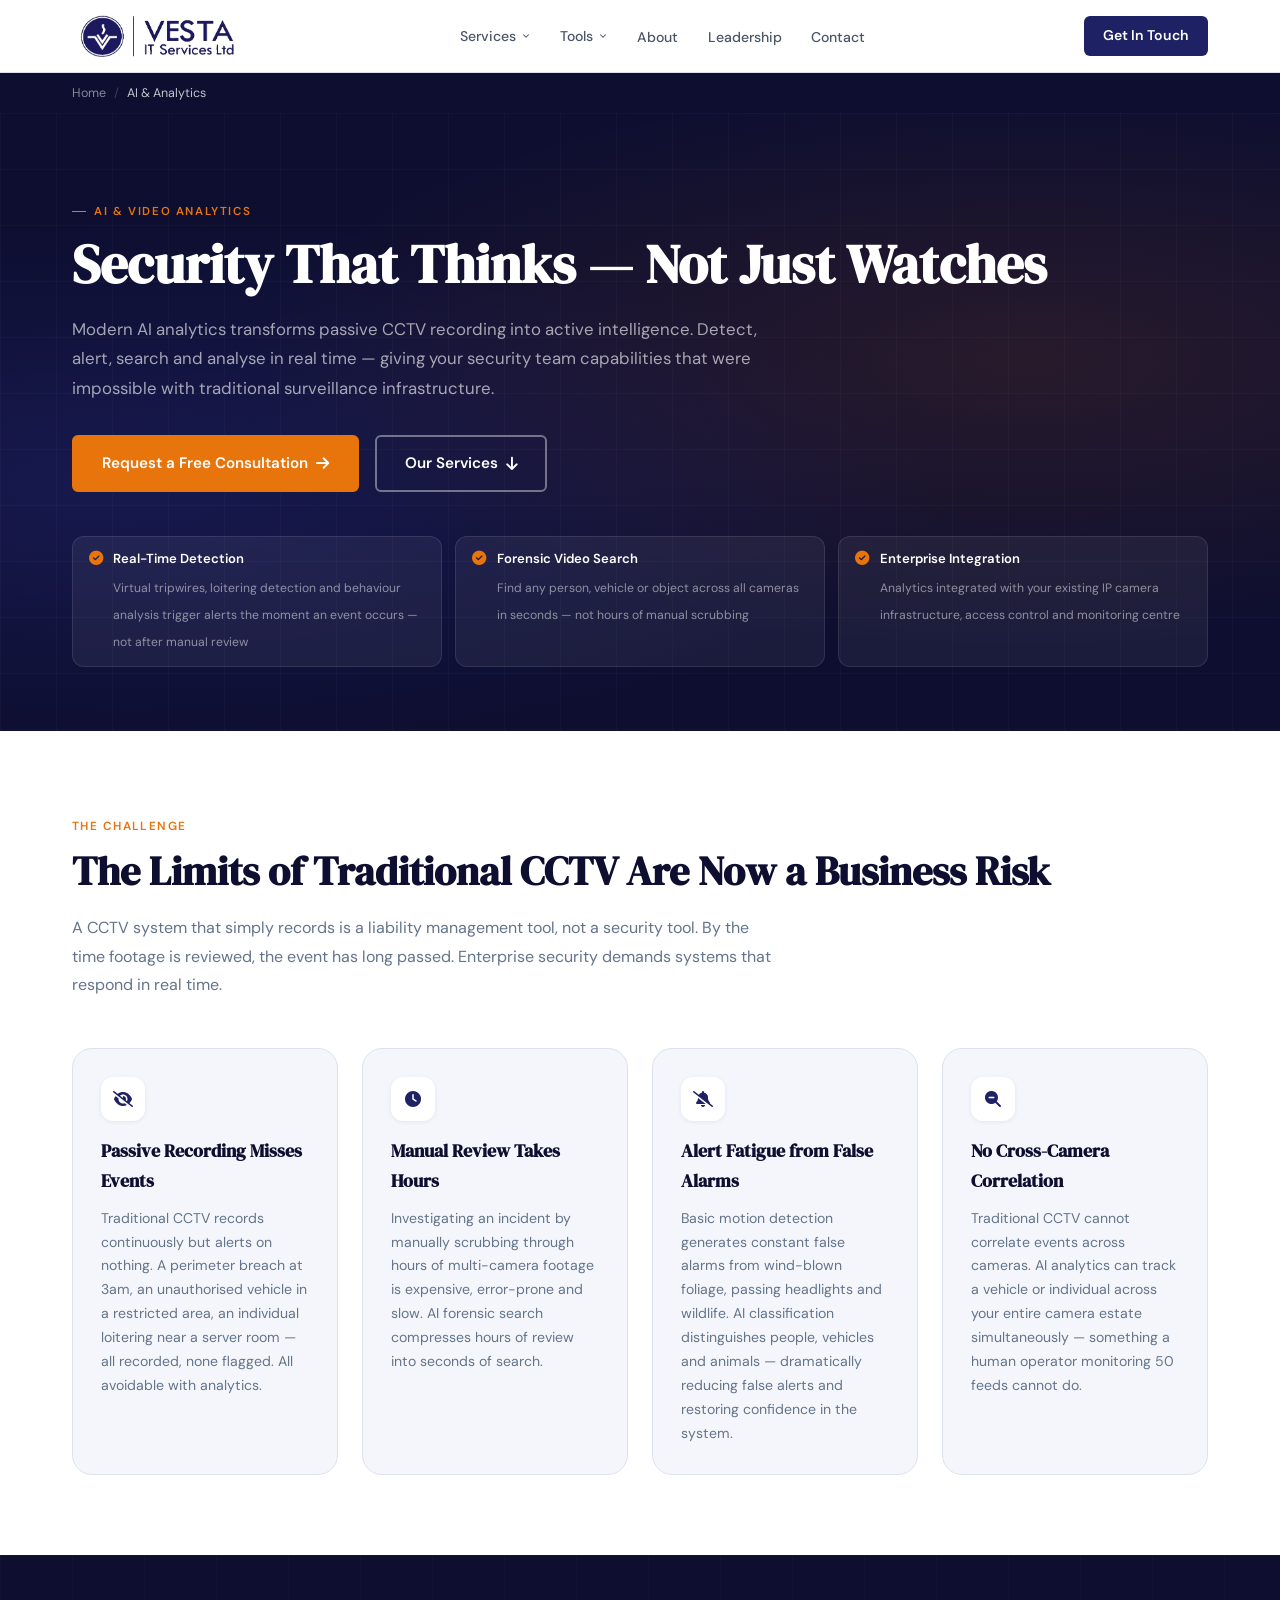
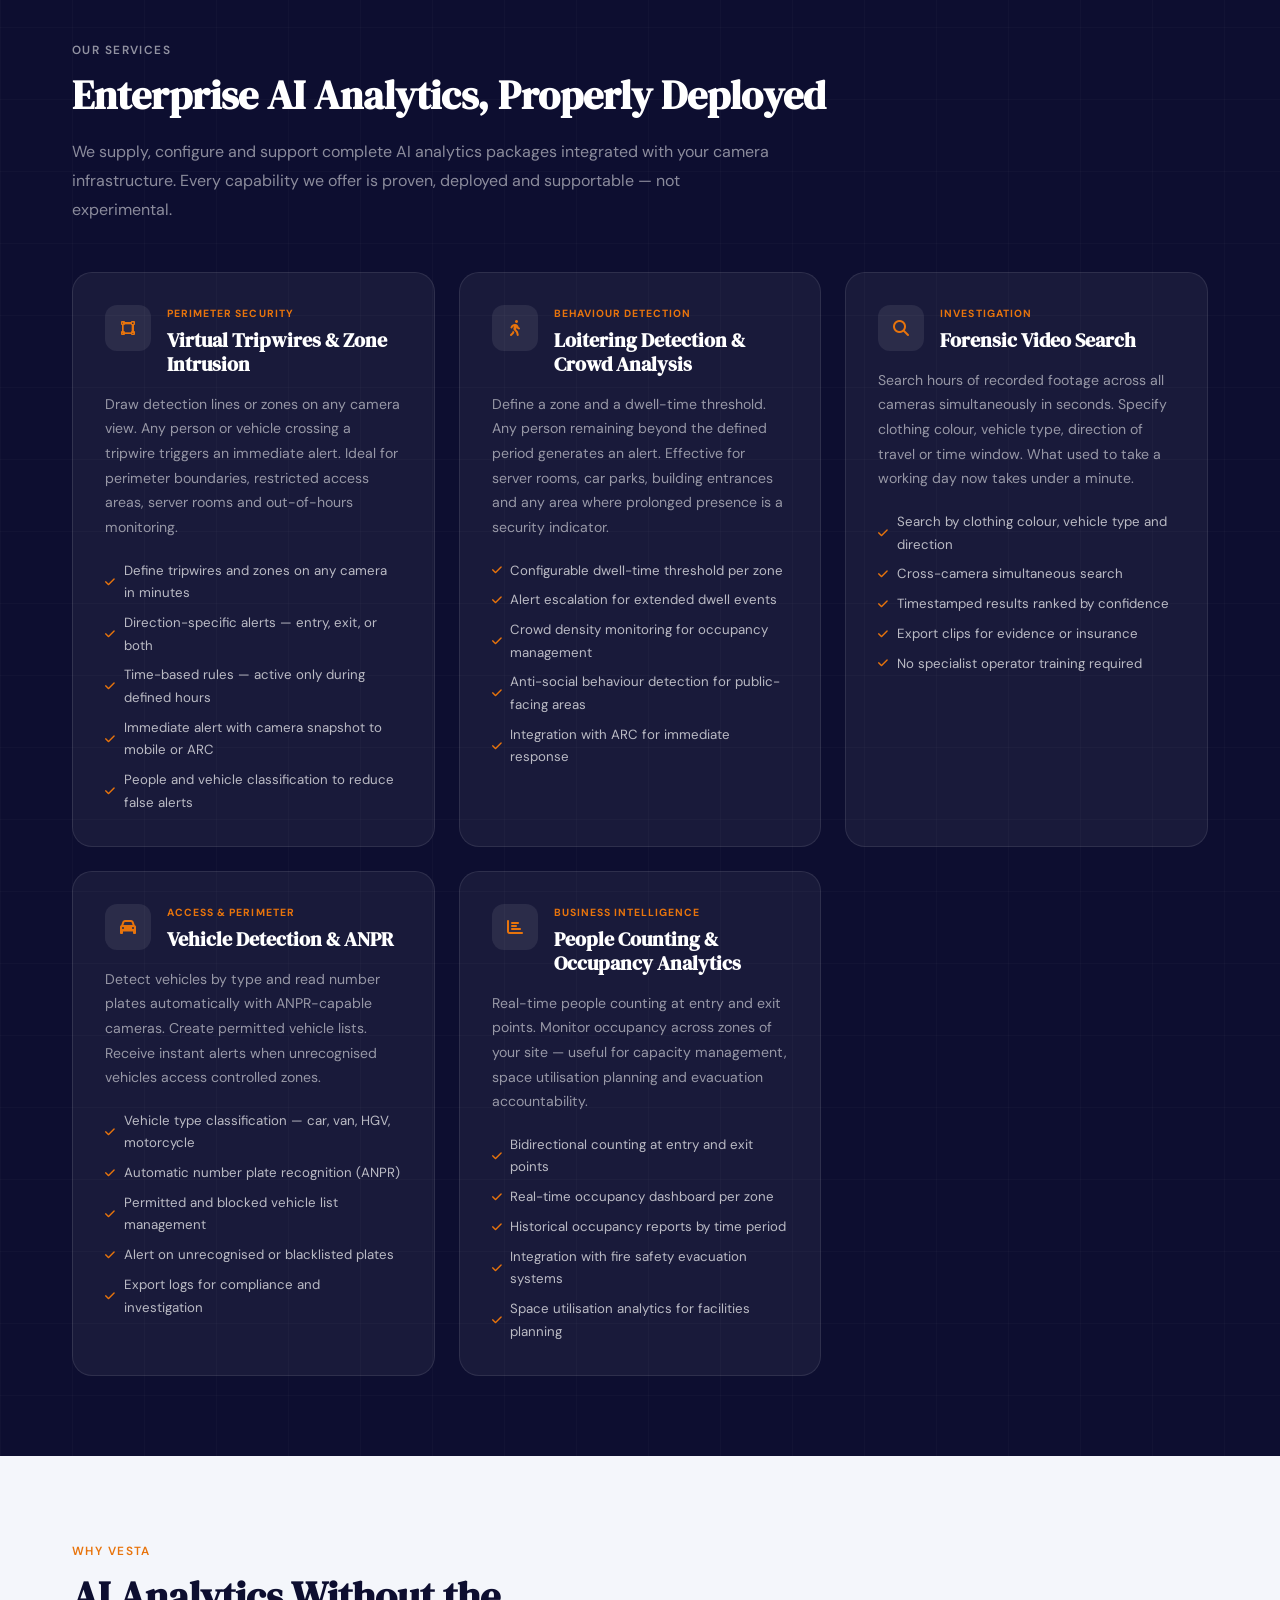
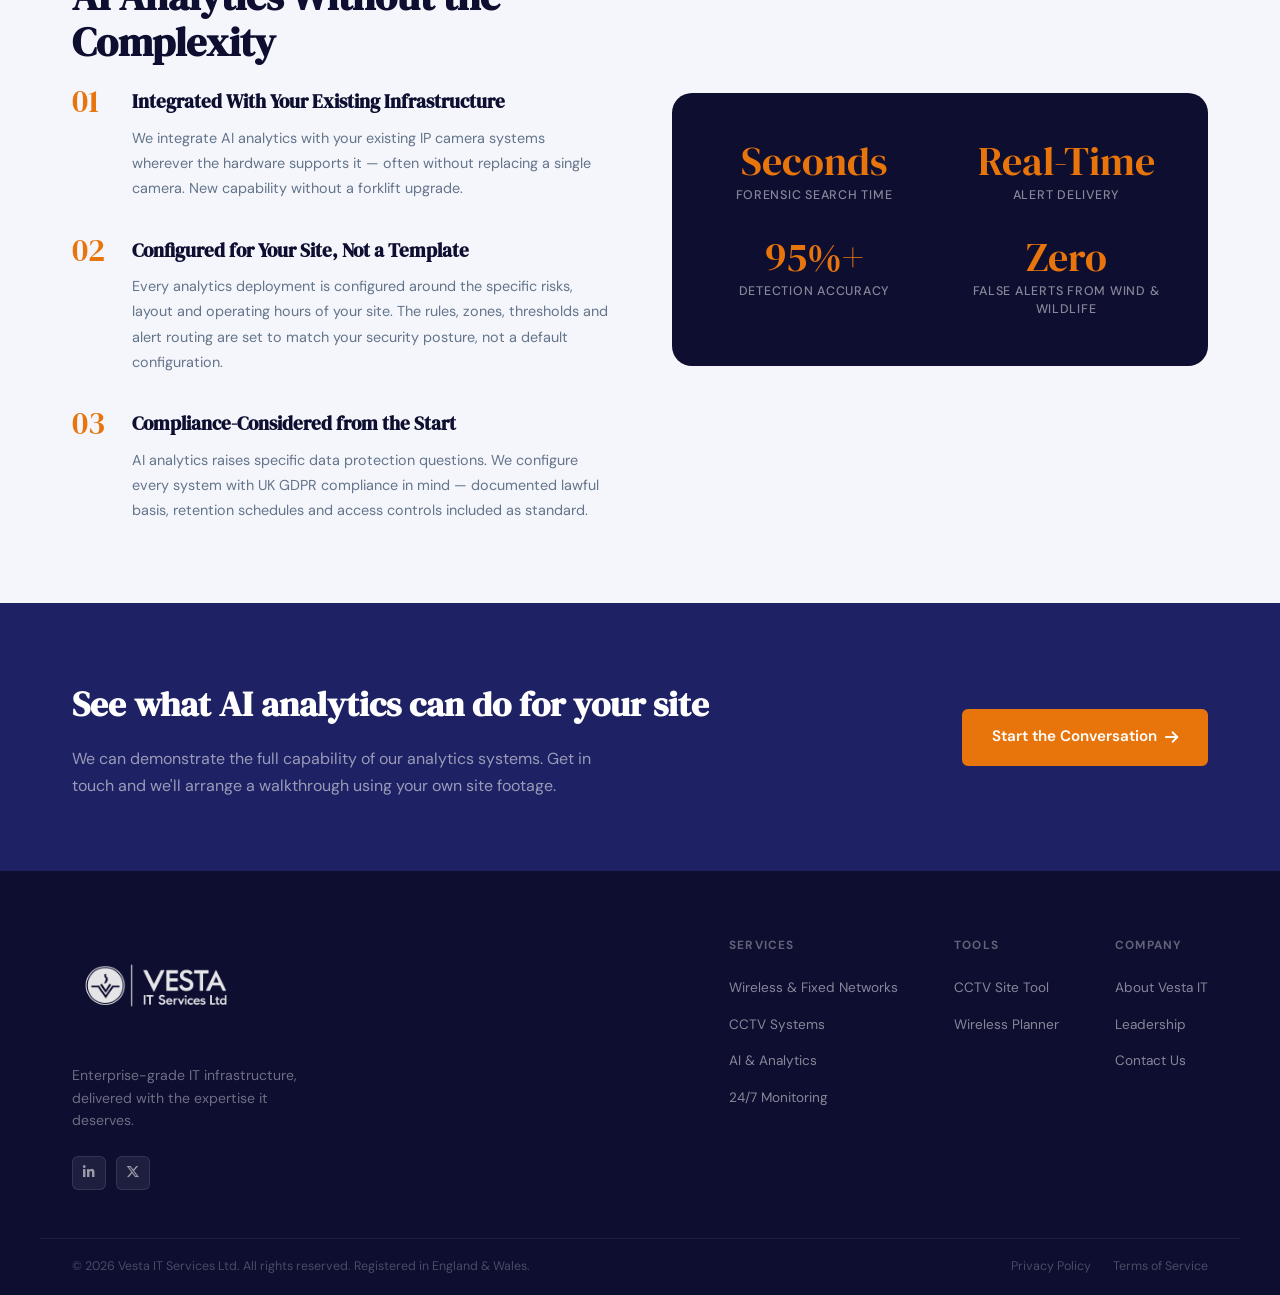
==== ai-analytics.html @ 1d254785 "Rename ai-analytics (2).html to ai-analytics.html" ====
<!DOCTYPE html>
<html lang="en">
<head>
<meta charset="UTF-8"/>
<meta name="viewport" content="width=device-width,initial-scale=1.0"/>
<title>AI &amp; Analytics | Vesta IT Services Ltd</title>
<meta name="description" content="AI-powered video analytics for enterprise and corporate security. Virtual tripwires, forensic video search, behaviour detection and automated alerting — integrated with your existing CCTV infrastructure."/>
<link rel="preconnect" href="https://fonts.googleapis.com"/>
<link rel="preconnect" href="https://fonts.gstatic.com" crossorigin/>
<link href="https://fonts.googleapis.com/css2?family=DM+Sans:opsz,wght@9..40,300;9..40,400;9..40,500;9..40,600;9..40,700&family=DM+Serif+Display:ital@0;1&display=swap" rel="stylesheet"/>
<link rel="stylesheet" href="https://cdnjs.cloudflare.com/ajax/libs/font-awesome/6.5.0/css/all.min.css" crossorigin="anonymous"/>
<style>
*,*::before,*::after{box-sizing:border-box;margin:0;padding:0}
:root{
  --navy:#1E2163;--navy-dark:#141548;--navy-deeper:#0D0E30;
  --accent:#E8740C;--accent-lt:#F4974A;
  --steel:#4A5568;--mist:#F4F6FB;--white:#fff;--border:#DDE2EE;
  --text:#2D3748;--muted:#64748B;
  --rsm:6px;--rmd:12px;--rlg:20px;
  --shadow-sm:0 1px 4px rgba(30,33,99,.08);
  --shadow-md:0 4px 20px rgba(30,33,99,.12);
  --shadow-lg:0 12px 40px rgba(30,33,99,.16);
  --tr:.25s cubic-bezier(.4,0,.2,1);
  --fd:'DM Serif Display',Georgia,serif;
  --fb:'DM Sans',system-ui,sans-serif;
}
html{scroll-behavior:smooth}
body{font-family:var(--fb);color:var(--text);background:var(--white);line-height:1.7;-webkit-font-smoothing:antialiased;overflow-x:hidden}
img{display:block;max-width:100%}a{text-decoration:none;color:inherit}ul{list-style:none}
.container{width:100%;max-width:1200px;margin:0 auto;padding:0 2rem}

/* BUTTONS */
.btn{display:inline-flex;align-items:center;gap:.5rem;padding:.85rem 1.75rem;border-radius:var(--rsm);font-family:var(--fb);font-size:.95rem;font-weight:600;cursor:pointer;border:2px solid transparent;transition:var(--tr);white-space:nowrap}
.btn i{transition:transform var(--tr)}.btn:hover i{transform:translateX(3px)}
.btn--navy{background:var(--navy);color:var(--white);border-color:var(--navy)}
.btn--navy:hover{background:var(--navy-dark);transform:translateY(-1px);box-shadow:var(--shadow-md)}
.btn--accent{background:var(--accent);color:var(--white);border-color:var(--accent)}
.btn--accent:hover{background:var(--accent-lt);transform:translateY(-1px);box-shadow:0 6px 24px rgba(232,116,12,.35)}
.btn--ghost{background:transparent;color:var(--white);border-color:rgba(255,255,255,.4)}
.btn--ghost:hover{background:rgba(255,255,255,.1);border-color:rgba(255,255,255,.7)}

/* NAV */
.site-header{position:sticky;top:0;z-index:1000;background:rgba(255,255,255,.97);backdrop-filter:blur(16px);border-bottom:1px solid var(--border);transition:box-shadow var(--tr)}
.site-header.scrolled{box-shadow:var(--shadow-md)}
.nav-inner{max-width:1200px;margin:0 auto;padding:0 2rem;height:72px;display:flex;align-items:center;gap:1.5rem}
.nav-logo img{height:42px;width:auto;max-width:180px;object-fit:contain}
.nav-links{display:flex;align-items:center;gap:.2rem;flex:1;justify-content:center;list-style:none}
.nav-link{padding:.48rem .82rem;font-size:.88rem;font-weight:500;color:var(--steel);border-radius:var(--rsm);transition:color var(--tr),background var(--tr)}
.nav-link:hover,.nav-link.active{color:var(--navy);background:var(--mist)}
.nav-dropdown{position:relative}
.nav-dropdown>button{display:flex;align-items:center;gap:.3rem;padding:.48rem .82rem;font-size:.88rem;font-weight:500;color:var(--steel);border-radius:var(--rsm);background:none;border:none;font-family:var(--fb);cursor:pointer;transition:color var(--tr),background var(--tr)}
.nav-dropdown:hover>button{color:var(--navy);background:var(--mist)}
.nav-dropdown>button svg{width:10px;height:10px;stroke:currentColor;fill:none;stroke-width:2.5;stroke-linecap:round;stroke-linejoin:round;transition:transform .2s}
.nav-dropdown:hover>button svg{transform:rotate(180deg)}
.drop-menu{position:absolute;top:calc(100% + 10px);left:50%;transform:translateX(-50%) translateY(6px);background:var(--white);border:1px solid var(--border);border-radius:var(--rmd);box-shadow:var(--shadow-lg);padding:.5rem;min-width:230px;opacity:0;visibility:hidden;pointer-events:none;transition:opacity .18s,transform .18s;z-index:100}
.nav-dropdown:hover .drop-menu{opacity:1;visibility:visible;pointer-events:all;transform:translateX(-50%) translateY(0)}
.drop-menu::before{content:'';position:absolute;top:-6px;left:50%;transform:translateX(-50%);width:11px;height:11px;background:var(--white);border-left:1px solid var(--border);border-top:1px solid var(--border);rotate:45deg}
.drop-item{display:flex;align-items:center;gap:.65rem;padding:.58rem .82rem;border-radius:var(--rsm);font-size:.84rem;font-weight:500;color:var(--text);transition:background var(--tr),color var(--tr)}
.drop-item:hover{background:var(--mist);color:var(--navy)}
.drop-item.active{color:var(--navy);font-weight:600;background:var(--mist)}
.drop-item i{width:14px;text-align:center;color:var(--accent);font-size:.78rem;flex-shrink:0}
.nav-cta{padding:.52rem 1.2rem;background:var(--navy);color:var(--white);border-radius:var(--rsm);font-size:.88rem;font-weight:600;white-space:nowrap;transition:background var(--tr),transform var(--tr);flex-shrink:0}
.nav-cta:hover{background:var(--accent);transform:translateY(-1px)}
.nav-toggle{display:none;flex-direction:column;gap:5px;background:none;border:none;cursor:pointer;padding:8px;border-radius:var(--rsm)}
.burger{display:block;width:24px;height:2px;background:var(--navy);border-radius:2px;transition:transform .3s,opacity .3s}
.nav-toggle[aria-expanded="true"] .burger:nth-child(1){transform:translateY(7px) rotate(45deg)}
.nav-toggle[aria-expanded="true"] .burger:nth-child(2){opacity:0}
.nav-toggle[aria-expanded="true"] .burger:nth-child(3){transform:translateY(-7px) rotate(-45deg)}
.mob-nav{display:none;position:fixed;inset:0;z-index:2000;background:rgba(13,14,48,.97);flex-direction:column;padding:5rem 2rem 2rem;overflow-y:auto;opacity:0;transition:opacity .25s}
.mob-nav.open{display:flex;opacity:1}
.mob-nav a{font-size:1.2rem;font-weight:600;color:rgba(255,255,255,.8);padding:.65rem 0;border-bottom:1px solid rgba(255,255,255,.07);display:flex;align-items:center;transition:color .2s}
.mob-nav a:hover{color:#fff}
.mob-sub{font-size:.72rem;font-weight:700;color:rgba(255,255,255,.28);letter-spacing:.12em;text-transform:uppercase;margin-top:1.25rem;padding:.35rem 0;border-bottom:none}
.mob-cta{margin-top:1.5rem;display:inline-flex;padding:.85rem 2rem;background:var(--accent);color:#fff;font-size:1rem;font-weight:600;border-radius:8px;border-bottom:none;width:auto}
.mob-close{position:absolute;top:1rem;right:1.5rem;background:none;border:none;cursor:pointer;padding:.5rem;display:flex;flex-direction:column;gap:5px;min-width:44px;min-height:44px;align-items:center;justify-content:center}
.mob-close span{width:24px;height:2px;background:rgba(255,255,255,.7);border-radius:2px;display:block}
.mob-close span:first-child{transform:rotate(45deg) translate(5px,5px)}
.mob-close span:last-child{transform:rotate(-45deg) translate(5px,-5px)}

/* BREADCRUMB */
.breadcrumb{background:var(--navy-deeper);padding:.6rem 0}
.bc-inner{display:flex;align-items:center;gap:.5rem;font-size:.78rem;color:rgba(255,255,255,.45)}
.bc-inner a{color:rgba(255,255,255,.5);transition:color .2s}
.bc-inner a:hover{color:var(--accent)}
.bc-sep{color:rgba(255,255,255,.2)}
.bc-current{color:rgba(255,255,255,.75)}

/* HERO */
.page-hero{background:var(--navy-deeper);padding:5rem 0 4rem;position:relative;overflow:hidden}
.page-hero-bg{position:absolute;inset:0;background:radial-gradient(ellipse at 80% 40%,rgba(232,116,12,.12) 0%,transparent 55%),radial-gradient(ellipse at 10% 60%,rgba(30,33,99,.6) 0%,transparent 50%);pointer-events:none}
.page-hero-grid{position:absolute;inset:0;background-image:linear-gradient(rgba(255,255,255,.025) 1px,transparent 1px),linear-gradient(90deg,rgba(255,255,255,.025) 1px,transparent 1px);background-size:56px 56px;pointer-events:none}
.page-hero-c{position:relative;z-index:2}
.hero-tag{display:inline-flex;align-items:center;gap:.5rem;font-size:.72rem;font-weight:600;letter-spacing:.14em;text-transform:uppercase;color:var(--accent);margin-bottom:.85rem}
.hero-tag::before{content:'';width:14px;height:1.5px;background:var(--accent);display:inline-block}
.page-hero h1{font-family:var(--fd);font-size:clamp(2rem,5vw,3.4rem);color:var(--white);line-height:1.1;margin-bottom:1.25rem}
.page-hero-sub{font-size:1.05rem;color:rgba(255,255,255,.62);max-width:58ch;margin-bottom:2rem;line-height:1.75}
.hero-btns{display:flex;gap:1rem;flex-wrap:wrap;margin-bottom:2.75rem}
.hero-pills{display:flex;flex-wrap:wrap;gap:.85rem}
.h-pill{display:flex;align-items:flex-start;gap:.65rem;background:rgba(255,255,255,.06);border:1px solid rgba(255,255,255,.1);border-radius:var(--rmd);padding:.7rem 1rem;min-width:200px;flex:1}
.h-pill i{color:var(--accent);font-size:.9rem;margin-top:.15rem;flex-shrink:0}
.h-pill strong{display:block;font-size:.82rem;font-weight:600;color:var(--white);margin-bottom:.15rem}
.h-pill span{font-size:.76rem;color:rgba(255,255,255,.5);line-height:1.4}

/* CHALLENGE SECTION */
.challenge{padding:5rem 0;background:var(--white)}
.sec-tag{display:inline-block;font-size:.74rem;font-weight:600;letter-spacing:.12em;text-transform:uppercase;color:var(--accent);margin-bottom:.75rem}
.sec-h2{font-family:var(--fd);font-size:clamp(1.8rem,3.5vw,2.5rem);color:var(--navy-deeper);margin-bottom:1.25rem;line-height:1.15}
.sec-intro{font-size:1rem;color:var(--muted);max-width:64ch;line-height:1.8;margin-bottom:3rem}
.chal-grid{display:grid;grid-template-columns:repeat(auto-fit,minmax(260px,1fr));gap:1.5rem}
.chal-card{background:var(--mist);border:1px solid var(--border);border-radius:var(--rlg);padding:1.75rem}
.chal-icon{width:44px;height:44px;background:var(--white);border-radius:var(--rmd);display:flex;align-items:center;justify-content:center;color:var(--navy);font-size:1rem;margin-bottom:1rem;box-shadow:var(--shadow-sm)}
.chal-card h3{font-family:var(--fd);font-size:1.1rem;color:var(--navy-deeper);margin-bottom:.6rem}
.chal-card p{font-size:.88rem;color:var(--muted);line-height:1.7}

/* SERVICES SECTION */
.services-sec{padding:5rem 0;background:var(--navy-deeper);position:relative;overflow:hidden}
.services-sec-bg{position:absolute;inset:0;background-image:linear-gradient(rgba(255,255,255,.02) 1px,transparent 1px),linear-gradient(90deg,rgba(255,255,255,.02) 1px,transparent 1px);background-size:72px 72px;pointer-events:none}
.services-sec-c{position:relative;z-index:2}
.sec-h2--lt{color:var(--white)}
.sec-tag--lt{color:rgba(255,255,255,.55)}
.sec-intro--lt{color:rgba(255,255,255,.52)}
.svc-blocks{display:grid;grid-template-columns:repeat(auto-fit,minmax(340px,1fr));gap:1.5rem;margin-top:3rem}
.svc-block{background:rgba(255,255,255,.05);border:1px solid rgba(255,255,255,.09);border-radius:var(--rlg);padding:2rem;transition:border-color var(--tr),background var(--tr)}
.svc-block:hover{border-color:rgba(232,116,12,.4);background:rgba(255,255,255,.07)}
.svc-block-head{display:flex;align-items:flex-start;gap:1rem;margin-bottom:1rem}
.svc-block-icon{width:46px;height:46px;background:rgba(255,255,255,.08);border-radius:var(--rmd);display:flex;align-items:center;justify-content:center;color:var(--accent);font-size:1rem;flex-shrink:0}
.svc-block-tag{font-size:.65rem;font-weight:700;letter-spacing:.1em;text-transform:uppercase;color:var(--accent);margin-bottom:.3rem}
.svc-block-title{font-family:var(--fd);font-size:1.25rem;color:var(--white);line-height:1.2}
.svc-block-desc{font-size:.88rem;color:rgba(255,255,255,.55);line-height:1.75;margin-bottom:1.25rem}
.svc-block-feats{display:flex;flex-direction:column;gap:.45rem}
.svc-block-feats li{display:flex;align-items:center;gap:.55rem;font-size:.83rem;color:rgba(255,255,255,.7)}
.svc-block-feats li i{color:var(--accent);font-size:.7rem;flex-shrink:0}

/* WHY SECTION */
.why-sec{padding:5rem 0;background:var(--mist)}
.why-grid{display:grid;grid-template-columns:1fr 1fr;gap:4rem;align-items:center}
.why-items{display:flex;flex-direction:column;gap:2rem}
.why-item{display:flex;gap:1.25rem;align-items:flex-start}
.why-num{font-family:var(--fd);font-size:2rem;color:var(--accent);line-height:1;flex-shrink:0;width:40px}
.why-item h3{font-family:var(--fd);font-size:1.2rem;color:var(--navy-deeper);margin-bottom:.5rem}
.why-item p{font-size:.9rem;color:var(--muted);line-height:1.75}
.stats-box{background:var(--navy-deeper);border-radius:var(--rlg);padding:3rem 2rem;display:grid;grid-template-columns:1fr 1fr;gap:2rem}
.stat-item{text-align:center}
.stat-n{display:block;font-family:var(--fd);font-size:2.5rem;color:var(--accent);line-height:1;margin-bottom:.4rem}
.stat-l{display:block;font-size:.78rem;font-weight:500;color:rgba(255,255,255,.5);text-transform:uppercase;letter-spacing:.06em;line-height:1.4}

/* CTA SECTION */
.cta-sec{background:var(--navy);padding:4.5rem 0}
.cta-inner{display:flex;align-items:center;justify-content:space-between;gap:2rem;flex-wrap:wrap}
.cta-h2{font-family:var(--fd);font-size:clamp(1.6rem,3vw,2.2rem);color:var(--white);margin-bottom:.6rem}
.cta-sub{font-size:1rem;color:rgba(255,255,255,.55);max-width:50ch}

/* FOOTER */
.site-footer{background:var(--navy-deeper);padding:4rem 0 0}
.ft-inner{display:grid;grid-template-columns:1fr auto;gap:4rem;padding-bottom:3rem;border-bottom:1px solid rgba(255,255,255,.07)}
.ft-logo{opacity:.9}
.ft-tag{font-size:.88rem;color:rgba(255,255,255,.4);max-width:260px;line-height:1.6;margin:1rem 0 1.5rem}
.ft-social{display:flex;gap:.65rem}
.soc{width:34px;height:34px;background:rgba(255,255,255,.07);border:1px solid rgba(255,255,255,.1);border-radius:var(--rsm);display:flex;align-items:center;justify-content:center;color:rgba(255,255,255,.55);font-size:.85rem;transition:background var(--tr),color var(--tr)}
.soc:hover{background:var(--accent);color:var(--white);border-color:var(--accent)}
.ft-nav{display:flex;gap:3.5rem}
.ft-nav-h{font-size:.74rem;font-weight:700;letter-spacing:.1em;text-transform:uppercase;color:rgba(255,255,255,.35);margin-bottom:1.1rem}
.ft-nav-col ul{display:flex;flex-direction:column;gap:.6rem}
.ft-nav-col a{font-size:.85rem;color:rgba(255,255,255,.5);transition:color var(--tr)}
.ft-nav-col a:hover{color:var(--white)}
.ft-bottom{padding:1.1rem 0}
.ft-bot-inner{display:flex;align-items:center;justify-content:space-between;flex-wrap:wrap;gap:1rem}
.ft-copy{font-size:.78rem;color:rgba(255,255,255,.25)}
.ft-legal{display:flex;gap:1.4rem}
.ft-legal a{font-size:.78rem;color:rgba(255,255,255,.25);transition:color var(--tr)}
.ft-legal a:hover{color:rgba(255,255,255,.6)}

/* REVEAL */
.reveal{opacity:0;transform:translateY(28px);transition:opacity .6s ease,transform .6s ease}
.reveal.visible{opacity:1;transform:translateY(0)}
.rd1{transition-delay:.1s}.rd2{transition-delay:.2s}.rd3{transition-delay:.3s}.rd4{transition-delay:.4s}

/* RESPONSIVE */
@media(max-width:1024px){
  .why-grid{grid-template-columns:1fr;gap:3rem}
  .ft-inner{grid-template-columns:1fr;gap:2rem}
}
@media(max-width:768px){
  .nav-toggle{display:flex}
  .nav-links{display:none}
  .nav-cta{display:none}
  .hero-pills .h-pill{min-width:100%}
  .svc-blocks{grid-template-columns:1fr}
  .stats-box{grid-template-columns:1fr 1fr}
  .cta-inner{flex-direction:column;text-align:center}
  .cta-inner .btn{width:100%;justify-content:center}
  .ft-nav{flex-direction:column;gap:2rem}
  .ft-bot-inner{flex-direction:column;text-align:center}
}
@media(max-width:480px){.container{padding:0 1.25rem}.page-hero{padding:4rem 0 3rem}}
</style>
</head>
<body>

<!-- MOBILE NAV -->
<div class="mob-nav" id="mobNav" style="display:none">
  <button class="mob-close" id="mobClose" aria-label="Close"><span></span><span></span></button>
  <span class="mob-sub">Services</span>
  <a href="networks.html">Wireless &amp; Fixed Networks</a>
  <a href="cctv.html">CCTV Systems</a>
  <a href="ai-analytics.html">AI &amp; Analytics</a>
  <a href="monitoring.html">24/7 Monitoring</a>
  <span class="mob-sub">Tools</span>
  <a href="cctv-site-tool.html">CCTV Site Tool</a>
  <a href="wireless-planner.html">Wireless Planner</a>
  <span class="mob-sub">Company</span>
  <a href="index.html#about">About Vesta IT</a>
  <a href="index.html#director">Leadership</a>
  <a href="index.html#contact" class="mob-cta">Get In Touch</a>
</div>

<!-- HEADER -->
<header class="site-header" id="siteHeader" role="banner">
  <nav class="nav-inner" aria-label="Primary navigation">
    <a href="index.html" aria-label="Vesta IT Services home">
      <img src="[data-uri]" alt="Vesta IT Services Ltd" class="nav-logo" style="height:42px;width:auto;max-width:180px"/>
    </a>
    <ul class="nav-links">
      <li class="nav-dropdown">
        <button aria-haspopup="true">Services <svg viewBox="0 0 24 24"><polyline points="6 9 12 15 18 9"/></svg></button>
        <div class="drop-menu">
          <a href="networks.html" class="drop-item "><i class="fa-solid fa-network-wired"></i> Wireless &amp; Fixed Networks</a>
          <a href="cctv.html" class="drop-item "><i class="fa-solid fa-video"></i> CCTV Systems</a>
          <a href="ai-analytics.html" class="drop-item active"><i class="fa-solid fa-brain"></i> AI &amp; Analytics</a>
          <a href="monitoring.html" class="drop-item "><i class="fa-solid fa-satellite-dish"></i> 24/7 Monitoring</a>
    </div>
      </li>
      <li class="nav-dropdown">
        <button aria-haspopup="true">Tools <svg viewBox="0 0 24 24"><polyline points="6 9 12 15 18 9"/></svg></button>
        <div class="drop-menu">
          <a href="cctv-site-tool.html" class="drop-item"><i class="fa-solid fa-video"></i> CCTV Site Tool</a>
          <a href="wireless-planner.html" class="drop-item"><i class="fa-solid fa-wifi"></i> Wireless Planner</a>
    </div>
      </li>
      <li><a href="index.html#about" class="nav-link">About</a></li>
      <li><a href="index.html#director" class="nav-link">Leadership</a></li>
      <li><a href="index.html#contact" class="nav-link">Contact</a></li>
    </ul>
    <a href="index.html#contact" class="nav-cta">Get In Touch</a>
    <button class="nav-toggle" id="navToggle" aria-expanded="false" aria-label="Open menu">
      <span class="burger"></span><span class="burger"></span><span class="burger"></span>
    </button>
  </nav>
</header>

<!-- BREADCRUMB -->
<div class="breadcrumb">
  <div class="container bc-inner">
    <a href="index.html">Home</a>
    <span class="bc-sep">/</span>
    <span class="bc-current">AI &amp; Analytics</span>
  </div>
</div>

<!-- HERO -->
<section class="page-hero">
  <div class="page-hero-bg" aria-hidden="true"></div>
  <div class="page-hero-grid" aria-hidden="true"></div>
  <div class="container page-hero-c">
    <div class="hero-tag">AI &amp; Video Analytics</div>
    <h1>Security That Thinks — Not Just Watches</h1>
    <p class="page-hero-sub">Modern AI analytics transforms passive CCTV recording into active intelligence. Detect, alert, search and analyse in real time — giving your security team capabilities that were impossible with traditional surveillance infrastructure.</p>
    <div class="hero-btns">
      <a href="index.html#contact" class="btn btn--accent">Request a Free Consultation <i class="fa-solid fa-arrow-right"></i></a>
      <a href="#services" class="btn btn--ghost">Our Services <i class="fa-solid fa-arrow-down"></i></a>
    </div>
    <div class="hero-pills"><div class="h-pill"><i class="fa-solid fa-check-circle"></i><div><strong>Real-Time Detection</strong><span>Virtual tripwires, loitering detection and behaviour analysis trigger alerts the moment an event occurs — not after manual review</span></div></div><div class="h-pill"><i class="fa-solid fa-check-circle"></i><div><strong>Forensic Video Search</strong><span>Find any person, vehicle or object across all cameras in seconds — not hours of manual scrubbing</span></div></div><div class="h-pill"><i class="fa-solid fa-check-circle"></i><div><strong>Enterprise Integration</strong><span>Analytics integrated with your existing IP camera infrastructure, access control and monitoring centre</span></div></div></div>
  </div>
</section>

<!-- CHALLENGE -->
<section class="challenge" id="challenge">
  <div class="container">
    <span class="sec-tag reveal">The Challenge</span>
    <h2 class="sec-h2 reveal">The Limits of Traditional CCTV Are Now a Business Risk</h2>
    <p class="sec-intro reveal">A CCTV system that simply records is a liability management tool, not a security tool. By the time footage is reviewed, the event has long passed. Enterprise security demands systems that respond in real time.</p>
    <div class="chal-grid"><div class="chal-card"><div class="chal-icon"><i class="fa-solid fa-eye-slash"></i></div><h3>Passive Recording Misses Events</h3><p>Traditional CCTV records continuously but alerts on nothing. A perimeter breach at 3am, an unauthorised vehicle in a restricted area, an individual loitering near a server room — all recorded, none flagged. All avoidable with analytics.</p></div><div class="chal-card"><div class="chal-icon"><i class="fa-solid fa-clock"></i></div><h3>Manual Review Takes Hours</h3><p>Investigating an incident by manually scrubbing through hours of multi-camera footage is expensive, error-prone and slow. AI forensic search compresses hours of review into seconds of search.</p></div><div class="chal-card"><div class="chal-icon"><i class="fa-solid fa-bell-slash"></i></div><h3>Alert Fatigue from False Alarms</h3><p>Basic motion detection generates constant false alarms from wind-blown foliage, passing headlights and wildlife. AI classification distinguishes people, vehicles and animals — dramatically reducing false alerts and restoring confidence in the system.</p></div><div class="chal-card"><div class="chal-icon"><i class="fa-solid fa-magnifying-glass-minus"></i></div><h3>No Cross-Camera Correlation</h3><p>Traditional CCTV cannot correlate events across cameras. AI analytics can track a vehicle or individual across your entire camera estate simultaneously — something a human operator monitoring 50 feeds cannot do.</p></div></div>
  </div>
</section>

<!-- SERVICES -->
<section class="services-sec" id="services">
  <div class="services-sec-bg" aria-hidden="true"></div>
  <div class="container services-sec-c">
    <span class="sec-tag sec-tag--lt reveal">Our Services</span>
    <h2 class="sec-h2 sec-h2--lt reveal">Enterprise AI Analytics, Properly Deployed</h2>
    <p class="sec-intro sec-intro--lt reveal">We supply, configure and support complete AI analytics packages integrated with your camera infrastructure. Every capability we offer is proven, deployed and supportable — not experimental.</p>
    <div class="svc-blocks">
        <div class="svc-block">
          <div class="svc-block-head">
            <div class="svc-block-icon"><i class="fa-solid fa-vector-square"></i></div>
            <div>
              <div class="svc-block-tag">Perimeter Security</div>
              <h3 class="svc-block-title">Virtual Tripwires &amp; Zone Intrusion</h3>
            </div>
          </div>
          <p class="svc-block-desc">Draw detection lines or zones on any camera view. Any person or vehicle crossing a tripwire triggers an immediate alert. Ideal for perimeter boundaries, restricted access areas, server rooms and out-of-hours monitoring.</p>
          <ul class="svc-block-feats"><li><i class="fa-solid fa-check"></i>Define tripwires and zones on any camera in minutes</li><li><i class="fa-solid fa-check"></i>Direction-specific alerts — entry, exit, or both</li><li><i class="fa-solid fa-check"></i>Time-based rules — active only during defined hours</li><li><i class="fa-solid fa-check"></i>Immediate alert with camera snapshot to mobile or ARC</li><li><i class="fa-solid fa-check"></i>People and vehicle classification to reduce false alerts</li></ul>
        </div>
        <div class="svc-block">
          <div class="svc-block-head">
            <div class="svc-block-icon"><i class="fa-solid fa-person-walking"></i></div>
            <div>
              <div class="svc-block-tag">Behaviour Detection</div>
              <h3 class="svc-block-title">Loitering Detection &amp; Crowd Analysis</h3>
            </div>
          </div>
          <p class="svc-block-desc">Define a zone and a dwell-time threshold. Any person remaining beyond the defined period generates an alert. Effective for server rooms, car parks, building entrances and any area where prolonged presence is a security indicator.</p>
          <ul class="svc-block-feats"><li><i class="fa-solid fa-check"></i>Configurable dwell-time threshold per zone</li><li><i class="fa-solid fa-check"></i>Alert escalation for extended dwell events</li><li><i class="fa-solid fa-check"></i>Crowd density monitoring for occupancy management</li><li><i class="fa-solid fa-check"></i>Anti-social behaviour detection for public-facing areas</li><li><i class="fa-solid fa-check"></i>Integration with ARC for immediate response</li></ul>
        </div>
        <div class="svc-block">
          <div class="svc-block-head">
            <div class="svc-block-icon"><i class="fa-solid fa-magnifying-glass"></i></div>
            <div>
              <div class="svc-block-tag">Investigation</div>
              <h3 class="svc-block-title">Forensic Video Search</h3>
            </div>
          </div>
          <p class="svc-block-desc">Search hours of recorded footage across all cameras simultaneously in seconds. Specify clothing colour, vehicle type, direction of travel or time window. What used to take a working day now takes under a minute.</p>
          <ul class="svc-block-feats"><li><i class="fa-solid fa-check"></i>Search by clothing colour, vehicle type and direction</li><li><i class="fa-solid fa-check"></i>Cross-camera simultaneous search</li><li><i class="fa-solid fa-check"></i>Timestamped results ranked by confidence</li><li><i class="fa-solid fa-check"></i>Export clips for evidence or insurance</li><li><i class="fa-solid fa-check"></i>No specialist operator training required</li></ul>
        </div>
        <div class="svc-block">
          <div class="svc-block-head">
            <div class="svc-block-icon"><i class="fa-solid fa-car"></i></div>
            <div>
              <div class="svc-block-tag">Access &amp; Perimeter</div>
              <h3 class="svc-block-title">Vehicle Detection &amp; ANPR</h3>
            </div>
          </div>
          <p class="svc-block-desc">Detect vehicles by type and read number plates automatically with ANPR-capable cameras. Create permitted vehicle lists. Receive instant alerts when unrecognised vehicles access controlled zones.</p>
          <ul class="svc-block-feats"><li><i class="fa-solid fa-check"></i>Vehicle type classification — car, van, HGV, motorcycle</li><li><i class="fa-solid fa-check"></i>Automatic number plate recognition (ANPR)</li><li><i class="fa-solid fa-check"></i>Permitted and blocked vehicle list management</li><li><i class="fa-solid fa-check"></i>Alert on unrecognised or blacklisted plates</li><li><i class="fa-solid fa-check"></i>Export logs for compliance and investigation</li></ul>
        </div>
        <div class="svc-block">
          <div class="svc-block-head">
            <div class="svc-block-icon"><i class="fa-solid fa-chart-bar"></i></div>
            <div>
              <div class="svc-block-tag">Business Intelligence</div>
              <h3 class="svc-block-title">People Counting &amp; Occupancy Analytics</h3>
            </div>
          </div>
          <p class="svc-block-desc">Real-time people counting at entry and exit points. Monitor occupancy across zones of your site — useful for capacity management, space utilisation planning and evacuation accountability.</p>
          <ul class="svc-block-feats"><li><i class="fa-solid fa-check"></i>Bidirectional counting at entry and exit points</li><li><i class="fa-solid fa-check"></i>Real-time occupancy dashboard per zone</li><li><i class="fa-solid fa-check"></i>Historical occupancy reports by time period</li><li><i class="fa-solid fa-check"></i>Integration with fire safety evacuation systems</li><li><i class="fa-solid fa-check"></i>Space utilisation analytics for facilities planning</li></ul>
        </div></div>
  </div>
</section>

<!-- WHY -->
<section class="why-sec">
  <div class="container">
    <div class="why-grid">
      <div>
        <span class="sec-tag reveal">Why Vesta</span>
        <h2 class="sec-h2 reveal">AI Analytics Without the Complexity</h2>
        <div class="why-items">
      <div class="why-item">
        <div class="why-num">01</div>
        <div><h3>Integrated With Your Existing Infrastructure</h3><p>We integrate AI analytics with your existing IP camera systems wherever the hardware supports it — often without replacing a single camera. New capability without a forklift upgrade.</p></div>
      </div>
      <div class="why-item">
        <div class="why-num">02</div>
        <div><h3>Configured for Your Site, Not a Template</h3><p>Every analytics deployment is configured around the specific risks, layout and operating hours of your site. The rules, zones, thresholds and alert routing are set to match your security posture, not a default configuration.</p></div>
      </div>
      <div class="why-item">
        <div class="why-num">03</div>
        <div><h3>Compliance-Considered from the Start</h3><p>AI analytics raises specific data protection questions. We configure every system with UK GDPR compliance in mind — documented lawful basis, retention schedules and access controls included as standard.</p></div>
      </div></div>
      </div>
      <div class="stats-box"><div class="stat-item"><span class="stat-n">Seconds</span><span class="stat-l">Forensic Search Time</span></div><div class="stat-item"><span class="stat-n">Real-Time</span><span class="stat-l">Alert Delivery</span></div><div class="stat-item"><span class="stat-n">95%+</span><span class="stat-l">Detection Accuracy</span></div><div class="stat-item"><span class="stat-n">Zero</span><span class="stat-l">False Alerts from Wind &amp; Wildlife</span></div></div>
    </div>
  </div>
</section>

<!-- CTA -->
<section class="cta-sec">
  <div class="container cta-inner">
    <div>
      <h2 class="cta-h2">See what AI analytics can do for your site</h2>
      <p class="cta-sub">We can demonstrate the full capability of our analytics systems. Get in touch and we'll arrange a walkthrough using your own site footage.</p>
    </div>
    <a href="index.html#contact" class="btn btn--accent btn--large">Start the Conversation <i class="fa-solid fa-arrow-right"></i></a>
  </div>
</section>

<!-- FOOTER -->
<footer class="site-footer" role="contentinfo">
  <div class="container ft-inner">
    <div>
      <img src="[data-uri]" alt="Vesta IT Services Ltd" width="170" class="ft-logo"/>
      <p class="ft-tag">Enterprise-grade IT infrastructure, delivered with the expertise it deserves.</p>
      <div class="ft-social">
        <a href="#" class="soc" aria-label="LinkedIn"><i class="fa-brands fa-linkedin-in"></i></a>
        <a href="#" class="soc" aria-label="Twitter / X"><i class="fa-brands fa-x-twitter"></i></a>
      </div>
    </div>
    <nav class="ft-nav" aria-label="Footer navigation">
      <div class="ft-nav-col">
        <h3 class="ft-nav-h">Services</h3>
        <ul>
          <li><a href="networks.html">Wireless &amp; Fixed Networks</a></li>
          <li><a href="cctv.html">CCTV Systems</a></li>
          <li><a href="ai-analytics.html">AI &amp; Analytics</a></li>
          <li><a href="monitoring.html">24/7 Monitoring</a></li>
        </ul>
      </div>
      <div class="ft-nav-col">
        <h3 class="ft-nav-h">Tools</h3>
        <ul>
          <li><a href="cctv-site-tool.html">CCTV Site Tool</a></li>
          <li><a href="wireless-planner.html">Wireless Planner</a></li>
        </ul>
      </div>
      <div class="ft-nav-col">
        <h3 class="ft-nav-h">Company</h3>
        <ul>
          <li><a href="index.html#about">About Vesta IT</a></li>
          <li><a href="index.html#director">Leadership</a></li>
          <li><a href="index.html#contact">Contact Us</a></li>
        </ul>
      </div>
    </nav>
  </div>
  <div class="ft-bottom">
    <div class="container ft-bot-inner">
      <p class="ft-copy">&copy; <span id="yr"></span> Vesta IT Services Ltd. All rights reserved. Registered in England &amp; Wales.</p>
      <div class="ft-legal"><a href="#">Privacy Policy</a><a href="#">Terms of Service</a></div>
    </div>
  </div>
</footer>

<script>
(function(){
  // Nav toggle
  var t=document.getElementById('navToggle'),mn=document.getElementById('mobNav'),mc=document.getElementById('mobClose');
  if(t&&mn){
    t.addEventListener('click',function(){mn.style.display='flex';setTimeout(function(){mn.classList.add('open');},10);t.setAttribute('aria-expanded','true');});
    var close=function(){mn.classList.remove('open');setTimeout(function(){mn.style.display='none';t.setAttribute('aria-expanded','false');},250);};
    if(mc)mc.addEventListener('click',close);
    mn.querySelectorAll('a').forEach(function(a){a.addEventListener('click',close);});
  }
  // Scroll header shadow
  var h=document.getElementById('siteHeader');
  if(h)window.addEventListener('scroll',function(){h.classList.toggle('scrolled',window.scrollY>20);},{passive:true});
  // Scroll reveal
  if('IntersectionObserver' in window){
    var obs=new IntersectionObserver(function(en){en.forEach(function(e){if(e.isIntersecting){e.target.classList.add('visible');obs.unobserve(e.target);}});},{threshold:0.1});
    document.querySelectorAll('.reveal,.chal-card,.svc-block,.why-item').forEach(function(el){el.classList.add('reveal');obs.observe(el);});
  }
  // Smooth scroll anchors
  document.querySelectorAll('a[href^="#"]').forEach(function(a){
    a.addEventListener('click',function(e){
      var tgt=document.querySelector(this.getAttribute('href'));
      if(tgt){e.preventDefault();window.scrollTo({top:tgt.getBoundingClientRect().top+window.pageYOffset-80,behavior:'smooth'});}});
  });
  // Footer year
  var yr=document.getElementById('yr');if(yr)yr.textContent=new Date().getFullYear();
})();
</script>
</body>
</html>
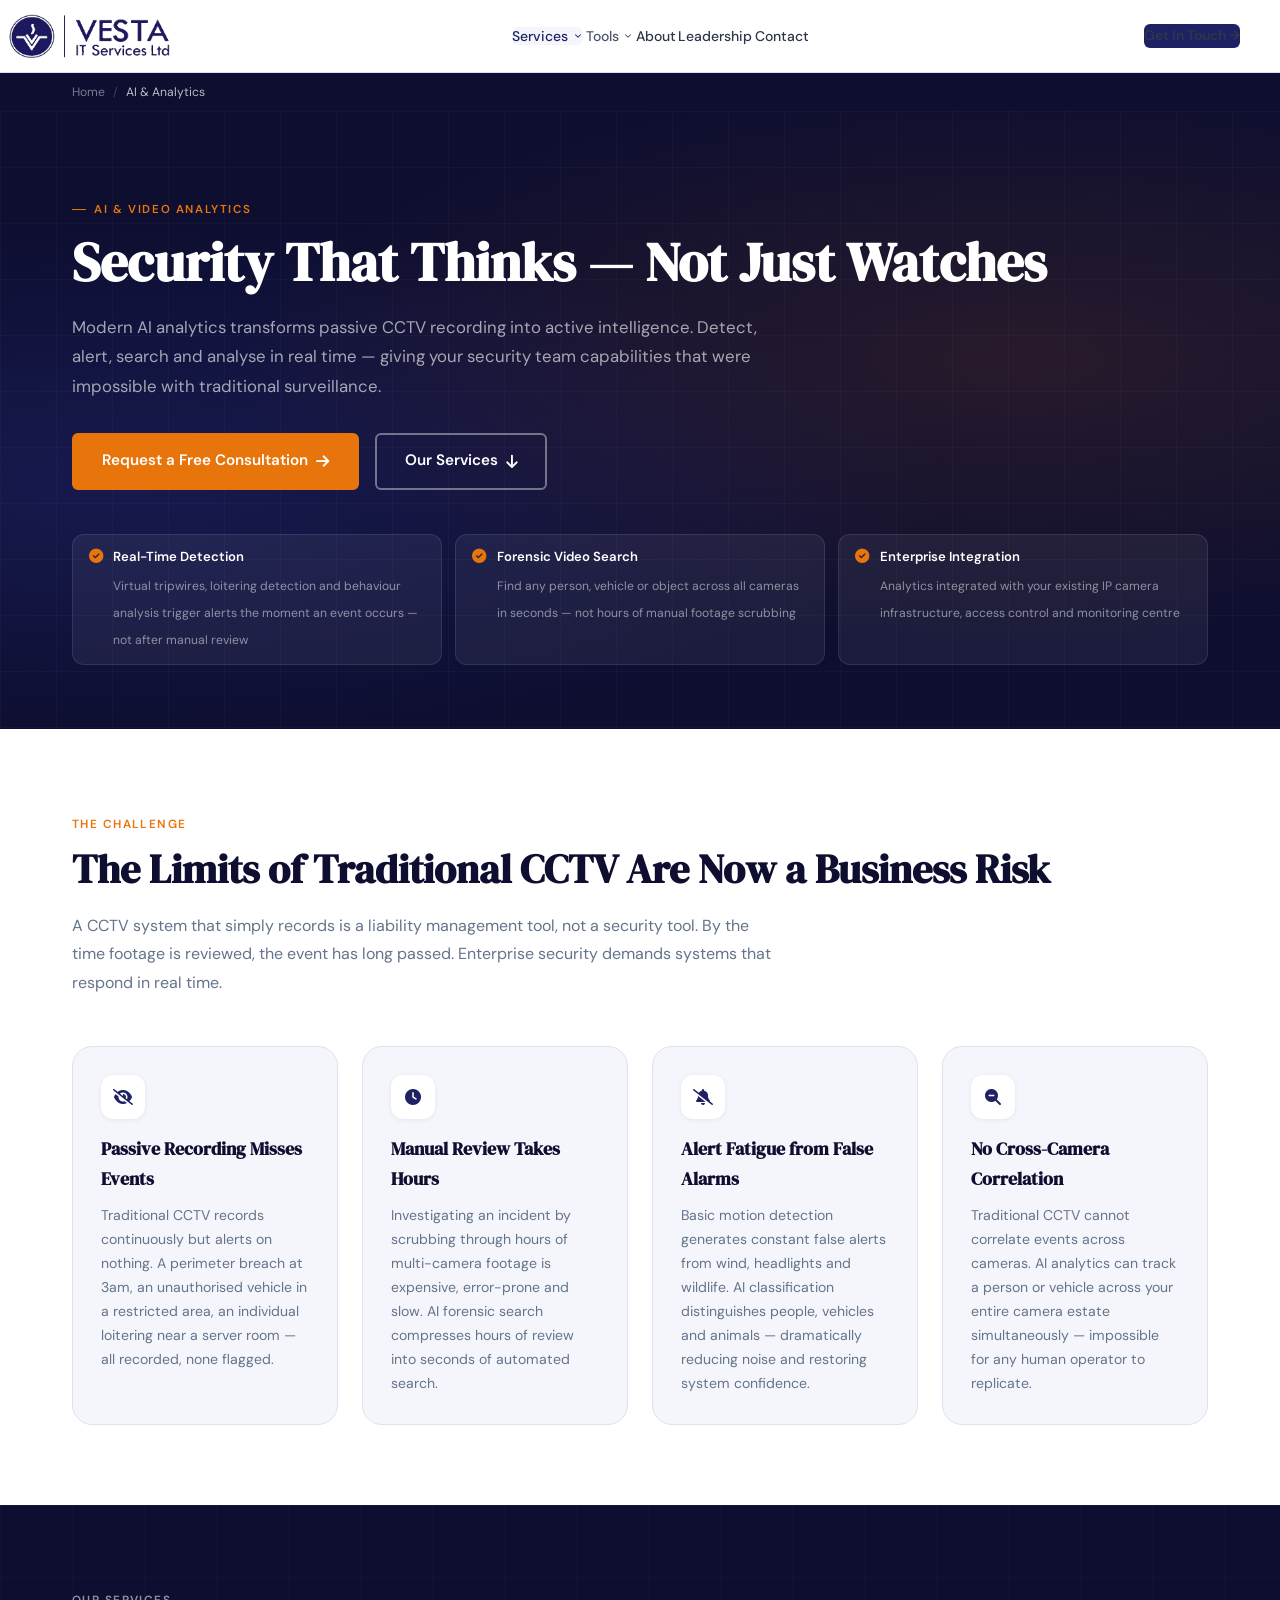
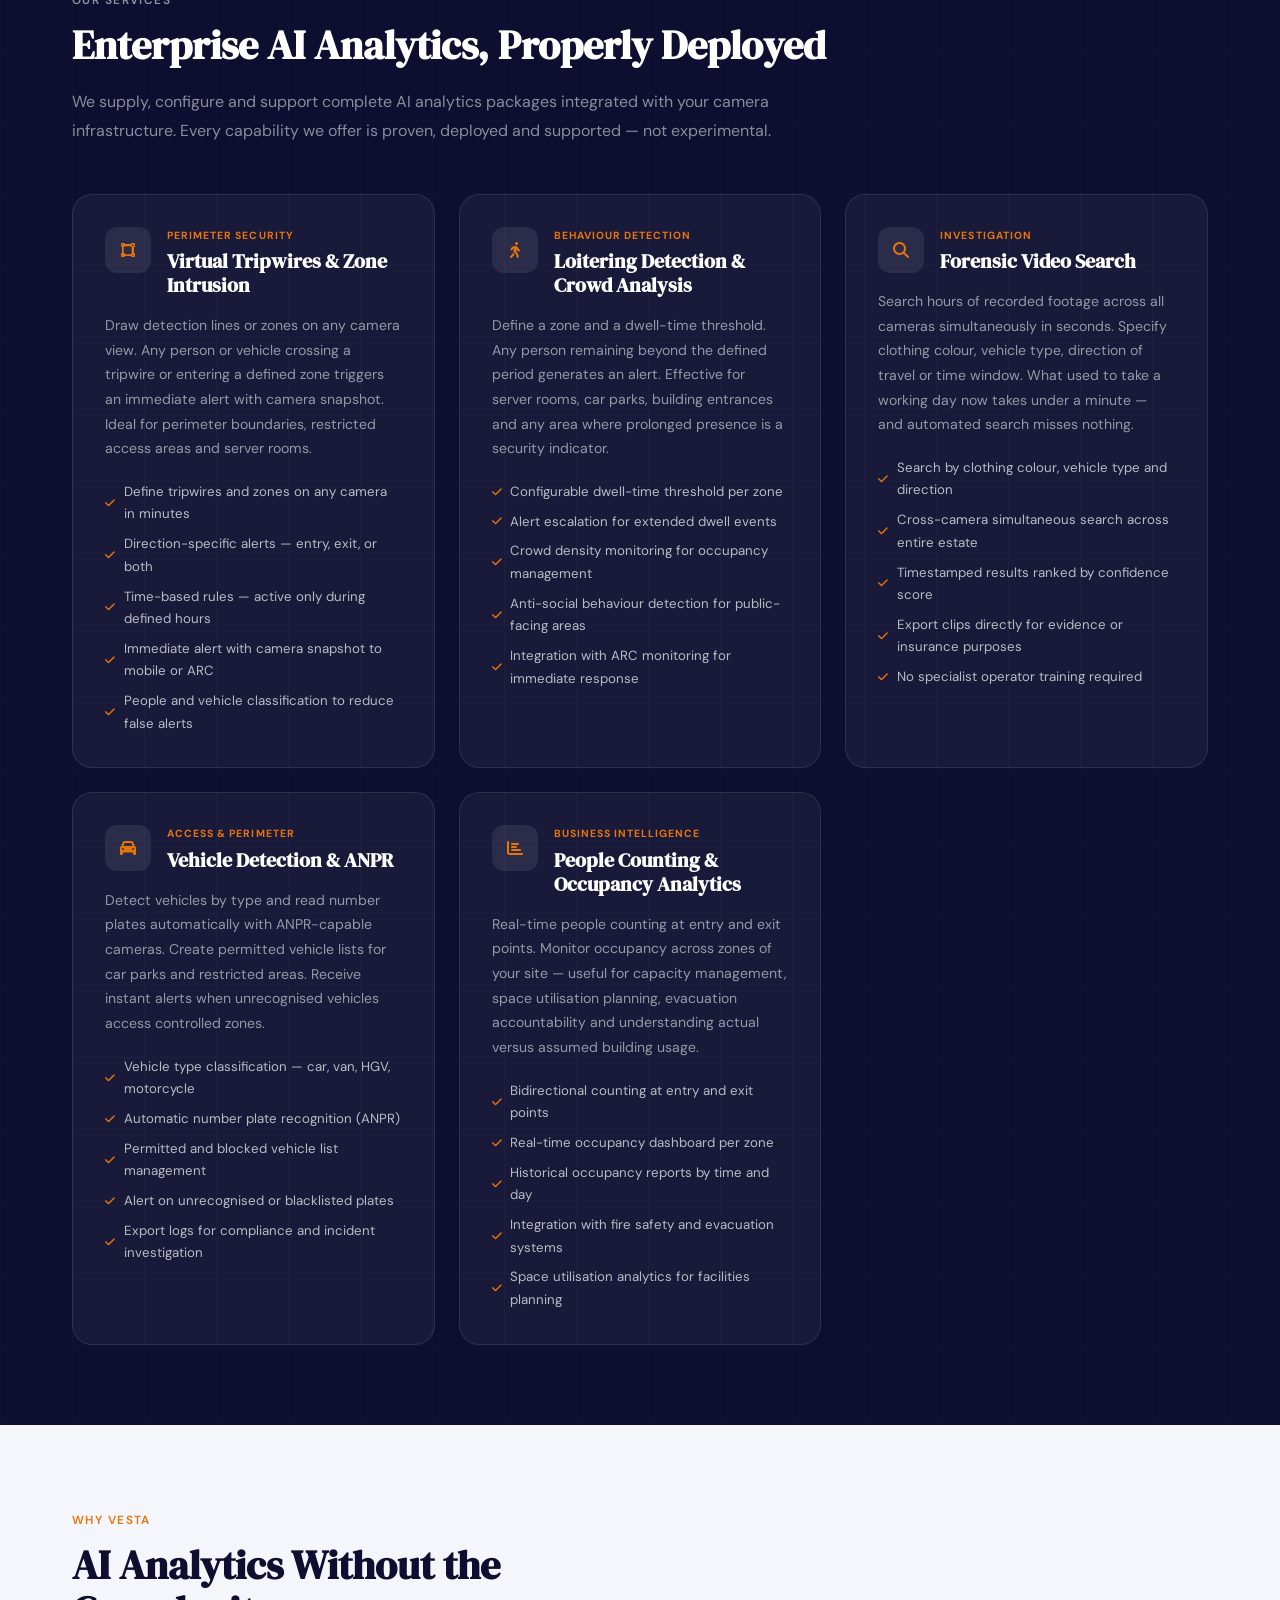
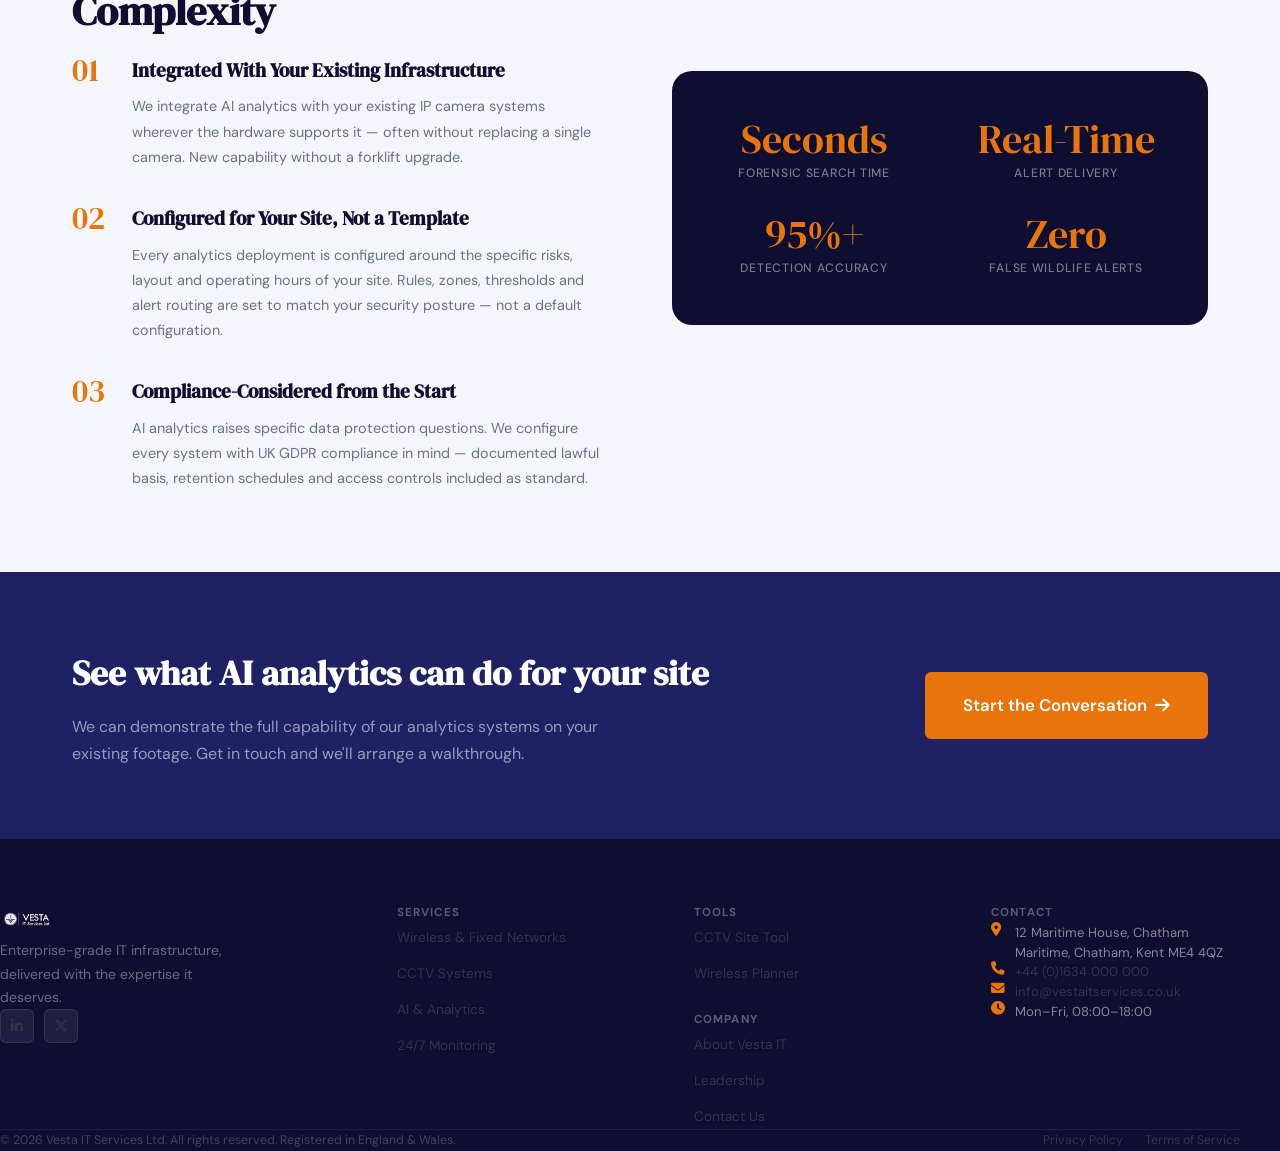
==== commit 095a036c: "Update ai-analytics.html" ====
--- a/ai-analytics.html
+++ b/ai-analytics.html
@@ -4,13 +4,13 @@
 <meta charset="UTF-8"/>
 <meta name="viewport" content="width=device-width,initial-scale=1.0"/>
 <title>AI &amp; Analytics | Vesta IT Services Ltd</title>
-<meta name="description" content="AI-powered video analytics for enterprise and corporate security. Virtual tripwires, forensic video search, behaviour detection and automated alerting — integrated with your existing CCTV infrastructure."/>
-<link rel="preconnect" href="https://fonts.googleapis.com"/>
-<link rel="preconnect" href="https://fonts.gstatic.com" crossorigin/>
-<link href="https://fonts.googleapis.com/css2?family=DM+Sans:opsz,wght@9..40,300;9..40,400;9..40,500;9..40,600;9..40,700&family=DM+Serif+Display:ital@0;1&display=swap" rel="stylesheet"/>
-<link rel="stylesheet" href="https://cdnjs.cloudflare.com/ajax/libs/font-awesome/6.5.0/css/all.min.css" crossorigin="anonymous"/>
+<meta name="description" content="AI-powered video analytics for enterprise security. Virtual tripwires, forensic video search, behaviour detection and automated alerting — integrated with your existing CCTV infrastructure."/>
+  <link rel="preconnect" href="https://fonts.googleapis.com"/>
+  <link rel="preconnect" href="https://fonts.gstatic.com" crossorigin/>
+  <link href="https://fonts.googleapis.com/css2?family=DM+Sans:opsz,wght@9..40,300;9..40,400;9..40,500;9..40,600;9..40,700&family=DM+Serif+Display:ital@0;1&display=swap" rel="stylesheet"/>
+  <link rel="stylesheet" href="https://cdnjs.cloudflare.com/ajax/libs/font-awesome/6.5.0/css/all.min.css" crossorigin="anonymous"/>
+  <script src="vesta.js" defer></script>
 <style>
-*,*::before,*::after{box-sizing:border-box;margin:0;padding:0}
 :root{
   --navy:#1E2163;--navy-dark:#141548;--navy-deeper:#0D0E30;
   --accent:#E8740C;--accent-lt:#F4974A;
@@ -24,68 +24,36 @@
   --fd:'DM Serif Display',Georgia,serif;
   --fb:'DM Sans',system-ui,sans-serif;
 }
+*,*::before,*::after{box-sizing:border-box;margin:0;padding:0}
 html{scroll-behavior:smooth}
 body{font-family:var(--fb);color:var(--text);background:var(--white);line-height:1.7;-webkit-font-smoothing:antialiased;overflow-x:hidden}
-img{display:block;max-width:100%}a{text-decoration:none;color:inherit}ul{list-style:none}
+img{display:block;max-width:100%}a{text-decoration:none;color:inherit}ul{list-style:none}address{font-style:normal}
 .container{width:100%;max-width:1200px;margin:0 auto;padding:0 2rem}
-
-/* BUTTONS */
 .btn{display:inline-flex;align-items:center;gap:.5rem;padding:.85rem 1.75rem;border-radius:var(--rsm);font-family:var(--fb);font-size:.95rem;font-weight:600;cursor:pointer;border:2px solid transparent;transition:var(--tr);white-space:nowrap}
 .btn i{transition:transform var(--tr)}.btn:hover i{transform:translateX(3px)}
-.btn--navy{background:var(--navy);color:var(--white);border-color:var(--navy)}
-.btn--navy:hover{background:var(--navy-dark);transform:translateY(-1px);box-shadow:var(--shadow-md)}
+.btn--primary{background:var(--navy);color:var(--white);border-color:var(--navy)}
+.btn--primary:hover{background:var(--navy-dark);transform:translateY(-1px);box-shadow:var(--shadow-md)}
 .btn--accent{background:var(--accent);color:var(--white);border-color:var(--accent)}
 .btn--accent:hover{background:var(--accent-lt);transform:translateY(-1px);box-shadow:0 6px 24px rgba(232,116,12,.35)}
 .btn--ghost{background:transparent;color:var(--white);border-color:rgba(255,255,255,.4)}
 .btn--ghost:hover{background:rgba(255,255,255,.1);border-color:rgba(255,255,255,.7)}
+.btn--large{padding:1.1rem 2.25rem;font-size:1.05rem}.btn--full{width:100%;justify-content:center}
+.reveal{opacity:0;transform:translateY(28px);transition:opacity .65s ease,transform .65s ease}
+.reveal.visible{opacity:1;transform:translateY(0)}
+.rd1{transition-delay:.1s}.rd2{transition-delay:.2s}.rd3{transition-delay:.3s}
 
-/* NAV */
-.site-header{position:sticky;top:0;z-index:1000;background:rgba(255,255,255,.97);backdrop-filter:blur(16px);border-bottom:1px solid var(--border);transition:box-shadow var(--tr)}
-.site-header.scrolled{box-shadow:var(--shadow-md)}
-.nav-inner{max-width:1200px;margin:0 auto;padding:0 2rem;height:72px;display:flex;align-items:center;gap:1.5rem}
-.nav-logo img{height:42px;width:auto;max-width:180px;object-fit:contain}
-.nav-links{display:flex;align-items:center;gap:.2rem;flex:1;justify-content:center;list-style:none}
-.nav-link{padding:.48rem .82rem;font-size:.88rem;font-weight:500;color:var(--steel);border-radius:var(--rsm);transition:color var(--tr),background var(--tr)}
-.nav-link:hover,.nav-link.active{color:var(--navy);background:var(--mist)}
-.nav-dropdown{position:relative}
-.nav-dropdown>button{display:flex;align-items:center;gap:.3rem;padding:.48rem .82rem;font-size:.88rem;font-weight:500;color:var(--steel);border-radius:var(--rsm);background:none;border:none;font-family:var(--fb);cursor:pointer;transition:color var(--tr),background var(--tr)}
-.nav-dropdown:hover>button{color:var(--navy);background:var(--mist)}
-.nav-dropdown>button svg{width:10px;height:10px;stroke:currentColor;fill:none;stroke-width:2.5;stroke-linecap:round;stroke-linejoin:round;transition:transform .2s}
-.nav-dropdown:hover>button svg{transform:rotate(180deg)}
-.drop-menu{position:absolute;top:calc(100% + 10px);left:50%;transform:translateX(-50%) translateY(6px);background:var(--white);border:1px solid var(--border);border-radius:var(--rmd);box-shadow:var(--shadow-lg);padding:.5rem;min-width:230px;opacity:0;visibility:hidden;pointer-events:none;transition:opacity .18s,transform .18s;z-index:100}
-.nav-dropdown:hover .drop-menu{opacity:1;visibility:visible;pointer-events:all;transform:translateX(-50%) translateY(0)}
-.drop-menu::before{content:'';position:absolute;top:-6px;left:50%;transform:translateX(-50%);width:11px;height:11px;background:var(--white);border-left:1px solid var(--border);border-top:1px solid var(--border);rotate:45deg}
-.drop-item{display:flex;align-items:center;gap:.65rem;padding:.58rem .82rem;border-radius:var(--rsm);font-size:.84rem;font-weight:500;color:var(--text);transition:background var(--tr),color var(--tr)}
-.drop-item:hover{background:var(--mist);color:var(--navy)}
-.drop-item.active{color:var(--navy);font-weight:600;background:var(--mist)}
-.drop-item i{width:14px;text-align:center;color:var(--accent);font-size:.78rem;flex-shrink:0}
-.nav-cta{padding:.52rem 1.2rem;background:var(--navy);color:var(--white);border-radius:var(--rsm);font-size:.88rem;font-weight:600;white-space:nowrap;transition:background var(--tr),transform var(--tr);flex-shrink:0}
-.nav-cta:hover{background:var(--accent);transform:translateY(-1px)}
-.nav-toggle{display:none;flex-direction:column;gap:5px;background:none;border:none;cursor:pointer;padding:8px;border-radius:var(--rsm)}
-.burger{display:block;width:24px;height:2px;background:var(--navy);border-radius:2px;transition:transform .3s,opacity .3s}
-.nav-toggle[aria-expanded="true"] .burger:nth-child(1){transform:translateY(7px) rotate(45deg)}
-.nav-toggle[aria-expanded="true"] .burger:nth-child(2){opacity:0}
-.nav-toggle[aria-expanded="true"] .burger:nth-child(3){transform:translateY(-7px) rotate(-45deg)}
-.mob-nav{display:none;position:fixed;inset:0;z-index:2000;background:rgba(13,14,48,.97);flex-direction:column;padding:5rem 2rem 2rem;overflow-y:auto;opacity:0;transition:opacity .25s}
-.mob-nav.open{display:flex;opacity:1}
-.mob-nav a{font-size:1.2rem;font-weight:600;color:rgba(255,255,255,.8);padding:.65rem 0;border-bottom:1px solid rgba(255,255,255,.07);display:flex;align-items:center;transition:color .2s}
-.mob-nav a:hover{color:#fff}
-.mob-sub{font-size:.72rem;font-weight:700;color:rgba(255,255,255,.28);letter-spacing:.12em;text-transform:uppercase;margin-top:1.25rem;padding:.35rem 0;border-bottom:none}
-.mob-cta{margin-top:1.5rem;display:inline-flex;padding:.85rem 2rem;background:var(--accent);color:#fff;font-size:1rem;font-weight:600;border-radius:8px;border-bottom:none;width:auto}
-.mob-close{position:absolute;top:1rem;right:1.5rem;background:none;border:none;cursor:pointer;padding:.5rem;display:flex;flex-direction:column;gap:5px;min-width:44px;min-height:44px;align-items:center;justify-content:center}
-.mob-close span{width:24px;height:2px;background:rgba(255,255,255,.7);border-radius:2px;display:block}
-.mob-close span:first-child{transform:rotate(45deg) translate(5px,5px)}
-.mob-close span:last-child{transform:rotate(-45deg) translate(5px,-5px)}
-
+.stag{display:inline-block;font-size:.74rem;font-weight:600;letter-spacing:.12em;text-transform:uppercase;color:var(--accent);margin-bottom:.75rem}
+.stag--lt{color:rgba(255,255,255,.55)}
+.sec-h2{font-family:var(--fd);font-size:clamp(1.8rem,3.5vw,2.5rem);color:var(--navy-deeper);margin-bottom:1.25rem;line-height:1.15}
+.sec-h2--lt{color:var(--white)}
+.sec-intro{font-size:1rem;color:var(--muted);max-width:64ch;line-height:1.8;margin-bottom:3rem}
+.sec-intro--lt{color:rgba(255,255,255,.52)}
 /* BREADCRUMB */
-.breadcrumb{background:var(--navy-deeper);padding:.6rem 0}
-.bc-inner{display:flex;align-items:center;gap:.5rem;font-size:.78rem;color:rgba(255,255,255,.45)}
-.bc-inner a{color:rgba(255,255,255,.5);transition:color .2s}
-.bc-inner a:hover{color:var(--accent)}
-.bc-sep{color:rgba(255,255,255,.2)}
-.bc-current{color:rgba(255,255,255,.75)}
-
-/* HERO */
+.breadcrumb{background:var(--navy-deeper);padding:.55rem 0}
+.bc-inner{display:flex;align-items:center;gap:.5rem;font-size:.76rem;color:rgba(255,255,255,.42)}
+.bc-inner a{color:rgba(255,255,255,.45);transition:color .2s}.bc-inner a:hover{color:var(--accent)}
+.bc-sep{color:rgba(255,255,255,.2)}.bc-current{color:rgba(255,255,255,.72)}
+/* PAGE HERO */
 .page-hero{background:var(--navy-deeper);padding:5rem 0 4rem;position:relative;overflow:hidden}
 .page-hero-bg{position:absolute;inset:0;background:radial-gradient(ellipse at 80% 40%,rgba(232,116,12,.12) 0%,transparent 55%),radial-gradient(ellipse at 10% 60%,rgba(30,33,99,.6) 0%,transparent 50%);pointer-events:none}
 .page-hero-grid{position:absolute;inset:0;background-image:linear-gradient(rgba(255,255,255,.025) 1px,transparent 1px),linear-gradient(90deg,rgba(255,255,255,.025) 1px,transparent 1px);background-size:56px 56px;pointer-events:none}
@@ -100,25 +68,17 @@
 .h-pill i{color:var(--accent);font-size:.9rem;margin-top:.15rem;flex-shrink:0}
 .h-pill strong{display:block;font-size:.82rem;font-weight:600;color:var(--white);margin-bottom:.15rem}
 .h-pill span{font-size:.76rem;color:rgba(255,255,255,.5);line-height:1.4}
-
-/* CHALLENGE SECTION */
+/* CHALLENGE */
 .challenge{padding:5rem 0;background:var(--white)}
-.sec-tag{display:inline-block;font-size:.74rem;font-weight:600;letter-spacing:.12em;text-transform:uppercase;color:var(--accent);margin-bottom:.75rem}
-.sec-h2{font-family:var(--fd);font-size:clamp(1.8rem,3.5vw,2.5rem);color:var(--navy-deeper);margin-bottom:1.25rem;line-height:1.15}
-.sec-intro{font-size:1rem;color:var(--muted);max-width:64ch;line-height:1.8;margin-bottom:3rem}
 .chal-grid{display:grid;grid-template-columns:repeat(auto-fit,minmax(260px,1fr));gap:1.5rem}
 .chal-card{background:var(--mist);border:1px solid var(--border);border-radius:var(--rlg);padding:1.75rem}
 .chal-icon{width:44px;height:44px;background:var(--white);border-radius:var(--rmd);display:flex;align-items:center;justify-content:center;color:var(--navy);font-size:1rem;margin-bottom:1rem;box-shadow:var(--shadow-sm)}
 .chal-card h3{font-family:var(--fd);font-size:1.1rem;color:var(--navy-deeper);margin-bottom:.6rem}
 .chal-card p{font-size:.88rem;color:var(--muted);line-height:1.7}
-
-/* SERVICES SECTION */
+/* SERVICES DARK */
 .services-sec{padding:5rem 0;background:var(--navy-deeper);position:relative;overflow:hidden}
 .services-sec-bg{position:absolute;inset:0;background-image:linear-gradient(rgba(255,255,255,.02) 1px,transparent 1px),linear-gradient(90deg,rgba(255,255,255,.02) 1px,transparent 1px);background-size:72px 72px;pointer-events:none}
 .services-sec-c{position:relative;z-index:2}
-.sec-h2--lt{color:var(--white)}
-.sec-tag--lt{color:rgba(255,255,255,.55)}
-.sec-intro--lt{color:rgba(255,255,255,.52)}
 .svc-blocks{display:grid;grid-template-columns:repeat(auto-fit,minmax(340px,1fr));gap:1.5rem;margin-top:3rem}
 .svc-block{background:rgba(255,255,255,.05);border:1px solid rgba(255,255,255,.09);border-radius:var(--rlg);padding:2rem;transition:border-color var(--tr),background var(--tr)}
 .svc-block:hover{border-color:rgba(232,116,12,.4);background:rgba(255,255,255,.07)}
@@ -130,8 +90,7 @@
 .svc-block-feats{display:flex;flex-direction:column;gap:.45rem}
 .svc-block-feats li{display:flex;align-items:center;gap:.55rem;font-size:.83rem;color:rgba(255,255,255,.7)}
 .svc-block-feats li i{color:var(--accent);font-size:.7rem;flex-shrink:0}
-
-/* WHY SECTION */
+/* WHY */
 .why-sec{padding:5rem 0;background:var(--mist)}
 .why-grid{display:grid;grid-template-columns:1fr 1fr;gap:4rem;align-items:center}
 .why-items{display:flex;flex-direction:column;gap:2rem}
@@ -142,113 +101,27 @@
 .stats-box{background:var(--navy-deeper);border-radius:var(--rlg);padding:3rem 2rem;display:grid;grid-template-columns:1fr 1fr;gap:2rem}
 .stat-item{text-align:center}
 .stat-n{display:block;font-family:var(--fd);font-size:2.5rem;color:var(--accent);line-height:1;margin-bottom:.4rem}
-.stat-l{display:block;font-size:.78rem;font-weight:500;color:rgba(255,255,255,.5);text-transform:uppercase;letter-spacing:.06em;line-height:1.4}
-
-/* CTA SECTION */
+.stat-l{display:block;font-size:.76rem;font-weight:500;color:rgba(255,255,255,.45);text-transform:uppercase;letter-spacing:.06em;line-height:1.4}
+/* CTA */
 .cta-sec{background:var(--navy);padding:4.5rem 0}
 .cta-inner{display:flex;align-items:center;justify-content:space-between;gap:2rem;flex-wrap:wrap}
 .cta-h2{font-family:var(--fd);font-size:clamp(1.6rem,3vw,2.2rem);color:var(--white);margin-bottom:.6rem}
 .cta-sub{font-size:1rem;color:rgba(255,255,255,.55);max-width:50ch}
-
-/* FOOTER */
-.site-footer{background:var(--navy-deeper);padding:4rem 0 0}
-.ft-inner{display:grid;grid-template-columns:1fr auto;gap:4rem;padding-bottom:3rem;border-bottom:1px solid rgba(255,255,255,.07)}
-.ft-logo{opacity:.9}
-.ft-tag{font-size:.88rem;color:rgba(255,255,255,.4);max-width:260px;line-height:1.6;margin:1rem 0 1.5rem}
-.ft-social{display:flex;gap:.65rem}
-.soc{width:34px;height:34px;background:rgba(255,255,255,.07);border:1px solid rgba(255,255,255,.1);border-radius:var(--rsm);display:flex;align-items:center;justify-content:center;color:rgba(255,255,255,.55);font-size:.85rem;transition:background var(--tr),color var(--tr)}
-.soc:hover{background:var(--accent);color:var(--white);border-color:var(--accent)}
-.ft-nav{display:flex;gap:3.5rem}
-.ft-nav-h{font-size:.74rem;font-weight:700;letter-spacing:.1em;text-transform:uppercase;color:rgba(255,255,255,.35);margin-bottom:1.1rem}
-.ft-nav-col ul{display:flex;flex-direction:column;gap:.6rem}
-.ft-nav-col a{font-size:.85rem;color:rgba(255,255,255,.5);transition:color var(--tr)}
-.ft-nav-col a:hover{color:var(--white)}
-.ft-bottom{padding:1.1rem 0}
-.ft-bot-inner{display:flex;align-items:center;justify-content:space-between;flex-wrap:wrap;gap:1rem}
-.ft-copy{font-size:.78rem;color:rgba(255,255,255,.25)}
-.ft-legal{display:flex;gap:1.4rem}
-.ft-legal a{font-size:.78rem;color:rgba(255,255,255,.25);transition:color var(--tr)}
-.ft-legal a:hover{color:rgba(255,255,255,.6)}
-
-/* REVEAL */
-.reveal{opacity:0;transform:translateY(28px);transition:opacity .6s ease,transform .6s ease}
-.reveal.visible{opacity:1;transform:translateY(0)}
-.rd1{transition-delay:.1s}.rd2{transition-delay:.2s}.rd3{transition-delay:.3s}.rd4{transition-delay:.4s}
-
 /* RESPONSIVE */
-@media(max-width:1024px){
-  .why-grid{grid-template-columns:1fr;gap:3rem}
-  .ft-inner{grid-template-columns:1fr;gap:2rem}
-}
+@media(max-width:1024px){.why-grid{grid-template-columns:1fr;gap:3rem}}
 @media(max-width:768px){
-  .nav-toggle{display:flex}
-  .nav-links{display:none}
-  .nav-cta{display:none}
   .hero-pills .h-pill{min-width:100%}
   .svc-blocks{grid-template-columns:1fr}
   .stats-box{grid-template-columns:1fr 1fr}
   .cta-inner{flex-direction:column;text-align:center}
   .cta-inner .btn{width:100%;justify-content:center}
-  .ft-nav{flex-direction:column;gap:2rem}
-  .ft-bot-inner{flex-direction:column;text-align:center}
 }
 @media(max-width:480px){.container{padding:0 1.25rem}.page-hero{padding:4rem 0 3rem}}
 </style>
 </head>
 <body>
+<div id="vesta-header" role="banner"></div>
 
-<!-- MOBILE NAV -->
-<div class="mob-nav" id="mobNav" style="display:none">
-  <button class="mob-close" id="mobClose" aria-label="Close"><span></span><span></span></button>
-  <span class="mob-sub">Services</span>
-  <a href="networks.html">Wireless &amp; Fixed Networks</a>
-  <a href="cctv.html">CCTV Systems</a>
-  <a href="ai-analytics.html">AI &amp; Analytics</a>
-  <a href="monitoring.html">24/7 Monitoring</a>
-  <span class="mob-sub">Tools</span>
-  <a href="cctv-site-tool.html">CCTV Site Tool</a>
-  <a href="wireless-planner.html">Wireless Planner</a>
-  <span class="mob-sub">Company</span>
-  <a href="index.html#about">About Vesta IT</a>
-  <a href="index.html#director">Leadership</a>
-  <a href="index.html#contact" class="mob-cta">Get In Touch</a>
-</div>
-
-<!-- HEADER -->
-<header class="site-header" id="siteHeader" role="banner">
-  <nav class="nav-inner" aria-label="Primary navigation">
-    <a href="index.html" aria-label="Vesta IT Services home">
-      <img src="[data-uri]" alt="Vesta IT Services Ltd" class="nav-logo" style="height:42px;width:auto;max-width:180px"/>
-    </a>
-    <ul class="nav-links">
-      <li class="nav-dropdown">
-        <button aria-haspopup="true">Services <svg viewBox="0 0 24 24"><polyline points="6 9 12 15 18 9"/></svg></button>
-        <div class="drop-menu">
-          <a href="networks.html" class="drop-item "><i class="fa-solid fa-network-wired"></i> Wireless &amp; Fixed Networks</a>
-          <a href="cctv.html" class="drop-item "><i class="fa-solid fa-video"></i> CCTV Systems</a>
-          <a href="ai-analytics.html" class="drop-item active"><i class="fa-solid fa-brain"></i> AI &amp; Analytics</a>
-          <a href="monitoring.html" class="drop-item "><i class="fa-solid fa-satellite-dish"></i> 24/7 Monitoring</a>
-    </div>
-      </li>
-      <li class="nav-dropdown">
-        <button aria-haspopup="true">Tools <svg viewBox="0 0 24 24"><polyline points="6 9 12 15 18 9"/></svg></button>
-        <div class="drop-menu">
-          <a href="cctv-site-tool.html" class="drop-item"><i class="fa-solid fa-video"></i> CCTV Site Tool</a>
-          <a href="wireless-planner.html" class="drop-item"><i class="fa-solid fa-wifi"></i> Wireless Planner</a>
-    </div>
-      </li>
-      <li><a href="index.html#about" class="nav-link">About</a></li>
-      <li><a href="index.html#director" class="nav-link">Leadership</a></li>
-      <li><a href="index.html#contact" class="nav-link">Contact</a></li>
-    </ul>
-    <a href="index.html#contact" class="nav-cta">Get In Touch</a>
-    <button class="nav-toggle" id="navToggle" aria-expanded="false" aria-label="Open menu">
-      <span class="burger"></span><span class="burger"></span><span class="burger"></span>
-    </button>
-  </nav>
-</header>
-
-<!-- BREADCRUMB -->
 <div class="breadcrumb">
   <div class="container bc-inner">
     <a href="index.html">Home</a>
@@ -257,208 +130,65 @@
   </div>
 </div>
 
-<!-- HERO -->
-<section class="page-hero">
+<section class="page-hero" id="top">
   <div class="page-hero-bg" aria-hidden="true"></div>
   <div class="page-hero-grid" aria-hidden="true"></div>
   <div class="container page-hero-c">
     <div class="hero-tag">AI &amp; Video Analytics</div>
     <h1>Security That Thinks — Not Just Watches</h1>
-    <p class="page-hero-sub">Modern AI analytics transforms passive CCTV recording into active intelligence. Detect, alert, search and analyse in real time — giving your security team capabilities that were impossible with traditional surveillance infrastructure.</p>
+    <p class="page-hero-sub">Modern AI analytics transforms passive CCTV recording into active intelligence. Detect, alert, search and analyse in real time — giving your security team capabilities that were impossible with traditional surveillance.</p>
     <div class="hero-btns">
-      <a href="index.html#contact" class="btn btn--accent">Request a Free Consultation <i class="fa-solid fa-arrow-right"></i></a>
-      <a href="#services" class="btn btn--ghost">Our Services <i class="fa-solid fa-arrow-down"></i></a>
+      <a href="index.html#contact" class="btn btn--accent">Request a Free Consultation <i class="fa-solid fa-arrow-right" aria-hidden="true"></i></a>
+      <a href="#services" class="btn btn--ghost">Our Services <i class="fa-solid fa-arrow-down" aria-hidden="true"></i></a>
     </div>
-    <div class="hero-pills"><div class="h-pill"><i class="fa-solid fa-check-circle"></i><div><strong>Real-Time Detection</strong><span>Virtual tripwires, loitering detection and behaviour analysis trigger alerts the moment an event occurs — not after manual review</span></div></div><div class="h-pill"><i class="fa-solid fa-check-circle"></i><div><strong>Forensic Video Search</strong><span>Find any person, vehicle or object across all cameras in seconds — not hours of manual scrubbing</span></div></div><div class="h-pill"><i class="fa-solid fa-check-circle"></i><div><strong>Enterprise Integration</strong><span>Analytics integrated with your existing IP camera infrastructure, access control and monitoring centre</span></div></div></div>
+    <div class="hero-pills"><div class="h-pill"><i class="fa-solid fa-check-circle" aria-hidden="true"></i><div><strong>Real-Time Detection</strong><span>Virtual tripwires, loitering detection and behaviour analysis trigger alerts the moment an event occurs — not after manual review</span></div></div><div class="h-pill"><i class="fa-solid fa-check-circle" aria-hidden="true"></i><div><strong>Forensic Video Search</strong><span>Find any person, vehicle or object across all cameras in seconds — not hours of manual footage scrubbing</span></div></div><div class="h-pill"><i class="fa-solid fa-check-circle" aria-hidden="true"></i><div><strong>Enterprise Integration</strong><span>Analytics integrated with your existing IP camera infrastructure, access control and monitoring centre</span></div></div></div>
   </div>
 </section>
 
-<!-- CHALLENGE -->
-<section class="challenge" id="challenge">
+<section class="challenge" id="challenge" aria-labelledby="chal-title">
   <div class="container">
-    <span class="sec-tag reveal">The Challenge</span>
-    <h2 class="sec-h2 reveal">The Limits of Traditional CCTV Are Now a Business Risk</h2>
+    <span class="stag reveal">The Challenge</span>
+    <h2 class="sec-h2 reveal" id="chal-title">The Limits of Traditional CCTV Are Now a Business Risk</h2>
     <p class="sec-intro reveal">A CCTV system that simply records is a liability management tool, not a security tool. By the time footage is reviewed, the event has long passed. Enterprise security demands systems that respond in real time.</p>
-    <div class="chal-grid"><div class="chal-card"><div class="chal-icon"><i class="fa-solid fa-eye-slash"></i></div><h3>Passive Recording Misses Events</h3><p>Traditional CCTV records continuously but alerts on nothing. A perimeter breach at 3am, an unauthorised vehicle in a restricted area, an individual loitering near a server room — all recorded, none flagged. All avoidable with analytics.</p></div><div class="chal-card"><div class="chal-icon"><i class="fa-solid fa-clock"></i></div><h3>Manual Review Takes Hours</h3><p>Investigating an incident by manually scrubbing through hours of multi-camera footage is expensive, error-prone and slow. AI forensic search compresses hours of review into seconds of search.</p></div><div class="chal-card"><div class="chal-icon"><i class="fa-solid fa-bell-slash"></i></div><h3>Alert Fatigue from False Alarms</h3><p>Basic motion detection generates constant false alarms from wind-blown foliage, passing headlights and wildlife. AI classification distinguishes people, vehicles and animals — dramatically reducing false alerts and restoring confidence in the system.</p></div><div class="chal-card"><div class="chal-icon"><i class="fa-solid fa-magnifying-glass-minus"></i></div><h3>No Cross-Camera Correlation</h3><p>Traditional CCTV cannot correlate events across cameras. AI analytics can track a vehicle or individual across your entire camera estate simultaneously — something a human operator monitoring 50 feeds cannot do.</p></div></div>
+    <div class="chal-grid"><div class="chal-card reveal rd1"><div class="chal-icon"><i class="fa-solid fa-eye-slash" aria-hidden="true"></i></div><h3>Passive Recording Misses Events</h3><p>Traditional CCTV records continuously but alerts on nothing. A perimeter breach at 3am, an unauthorised vehicle in a restricted area, an individual loitering near a server room — all recorded, none flagged.</p></div><div class="chal-card reveal rd2"><div class="chal-icon"><i class="fa-solid fa-clock" aria-hidden="true"></i></div><h3>Manual Review Takes Hours</h3><p>Investigating an incident by scrubbing through hours of multi-camera footage is expensive, error-prone and slow. AI forensic search compresses hours of review into seconds of automated search.</p></div><div class="chal-card reveal rd3"><div class="chal-icon"><i class="fa-solid fa-bell-slash" aria-hidden="true"></i></div><h3>Alert Fatigue from False Alarms</h3><p>Basic motion detection generates constant false alerts from wind, headlights and wildlife. AI classification distinguishes people, vehicles and animals — dramatically reducing noise and restoring system confidence.</p></div><div class="chal-card reveal rd1"><div class="chal-icon"><i class="fa-solid fa-magnifying-glass-minus" aria-hidden="true"></i></div><h3>No Cross-Camera Correlation</h3><p>Traditional CCTV cannot correlate events across cameras. AI analytics can track a person or vehicle across your entire camera estate simultaneously — impossible for any human operator to replicate.</p></div></div>
   </div>
 </section>
 
-<!-- SERVICES -->
-<section class="services-sec" id="services">
+<section class="services-sec" id="services" aria-labelledby="svc-title">
   <div class="services-sec-bg" aria-hidden="true"></div>
   <div class="container services-sec-c">
-    <span class="sec-tag sec-tag--lt reveal">Our Services</span>
-    <h2 class="sec-h2 sec-h2--lt reveal">Enterprise AI Analytics, Properly Deployed</h2>
-    <p class="sec-intro sec-intro--lt reveal">We supply, configure and support complete AI analytics packages integrated with your camera infrastructure. Every capability we offer is proven, deployed and supportable — not experimental.</p>
-    <div class="svc-blocks">
-        <div class="svc-block">
-          <div class="svc-block-head">
-            <div class="svc-block-icon"><i class="fa-solid fa-vector-square"></i></div>
-            <div>
-              <div class="svc-block-tag">Perimeter Security</div>
-              <h3 class="svc-block-title">Virtual Tripwires &amp; Zone Intrusion</h3>
-            </div>
-          </div>
-          <p class="svc-block-desc">Draw detection lines or zones on any camera view. Any person or vehicle crossing a tripwire triggers an immediate alert. Ideal for perimeter boundaries, restricted access areas, server rooms and out-of-hours monitoring.</p>
-          <ul class="svc-block-feats"><li><i class="fa-solid fa-check"></i>Define tripwires and zones on any camera in minutes</li><li><i class="fa-solid fa-check"></i>Direction-specific alerts — entry, exit, or both</li><li><i class="fa-solid fa-check"></i>Time-based rules — active only during defined hours</li><li><i class="fa-solid fa-check"></i>Immediate alert with camera snapshot to mobile or ARC</li><li><i class="fa-solid fa-check"></i>People and vehicle classification to reduce false alerts</li></ul>
-        </div>
-        <div class="svc-block">
-          <div class="svc-block-head">
-            <div class="svc-block-icon"><i class="fa-solid fa-person-walking"></i></div>
-            <div>
-              <div class="svc-block-tag">Behaviour Detection</div>
-              <h3 class="svc-block-title">Loitering Detection &amp; Crowd Analysis</h3>
-            </div>
-          </div>
-          <p class="svc-block-desc">Define a zone and a dwell-time threshold. Any person remaining beyond the defined period generates an alert. Effective for server rooms, car parks, building entrances and any area where prolonged presence is a security indicator.</p>
-          <ul class="svc-block-feats"><li><i class="fa-solid fa-check"></i>Configurable dwell-time threshold per zone</li><li><i class="fa-solid fa-check"></i>Alert escalation for extended dwell events</li><li><i class="fa-solid fa-check"></i>Crowd density monitoring for occupancy management</li><li><i class="fa-solid fa-check"></i>Anti-social behaviour detection for public-facing areas</li><li><i class="fa-solid fa-check"></i>Integration with ARC for immediate response</li></ul>
-        </div>
-        <div class="svc-block">
-          <div class="svc-block-head">
-            <div class="svc-block-icon"><i class="fa-solid fa-magnifying-glass"></i></div>
-            <div>
-              <div class="svc-block-tag">Investigation</div>
-              <h3 class="svc-block-title">Forensic Video Search</h3>
-            </div>
-          </div>
-          <p class="svc-block-desc">Search hours of recorded footage across all cameras simultaneously in seconds. Specify clothing colour, vehicle type, direction of travel or time window. What used to take a working day now takes under a minute.</p>
-          <ul class="svc-block-feats"><li><i class="fa-solid fa-check"></i>Search by clothing colour, vehicle type and direction</li><li><i class="fa-solid fa-check"></i>Cross-camera simultaneous search</li><li><i class="fa-solid fa-check"></i>Timestamped results ranked by confidence</li><li><i class="fa-solid fa-check"></i>Export clips for evidence or insurance</li><li><i class="fa-solid fa-check"></i>No specialist operator training required</li></ul>
-        </div>
-        <div class="svc-block">
-          <div class="svc-block-head">
-            <div class="svc-block-icon"><i class="fa-solid fa-car"></i></div>
-            <div>
-              <div class="svc-block-tag">Access &amp; Perimeter</div>
-              <h3 class="svc-block-title">Vehicle Detection &amp; ANPR</h3>
-            </div>
-          </div>
-          <p class="svc-block-desc">Detect vehicles by type and read number plates automatically with ANPR-capable cameras. Create permitted vehicle lists. Receive instant alerts when unrecognised vehicles access controlled zones.</p>
-          <ul class="svc-block-feats"><li><i class="fa-solid fa-check"></i>Vehicle type classification — car, van, HGV, motorcycle</li><li><i class="fa-solid fa-check"></i>Automatic number plate recognition (ANPR)</li><li><i class="fa-solid fa-check"></i>Permitted and blocked vehicle list management</li><li><i class="fa-solid fa-check"></i>Alert on unrecognised or blacklisted plates</li><li><i class="fa-solid fa-check"></i>Export logs for compliance and investigation</li></ul>
-        </div>
-        <div class="svc-block">
-          <div class="svc-block-head">
-            <div class="svc-block-icon"><i class="fa-solid fa-chart-bar"></i></div>
-            <div>
-              <div class="svc-block-tag">Business Intelligence</div>
-              <h3 class="svc-block-title">People Counting &amp; Occupancy Analytics</h3>
-            </div>
-          </div>
-          <p class="svc-block-desc">Real-time people counting at entry and exit points. Monitor occupancy across zones of your site — useful for capacity management, space utilisation planning and evacuation accountability.</p>
-          <ul class="svc-block-feats"><li><i class="fa-solid fa-check"></i>Bidirectional counting at entry and exit points</li><li><i class="fa-solid fa-check"></i>Real-time occupancy dashboard per zone</li><li><i class="fa-solid fa-check"></i>Historical occupancy reports by time period</li><li><i class="fa-solid fa-check"></i>Integration with fire safety evacuation systems</li><li><i class="fa-solid fa-check"></i>Space utilisation analytics for facilities planning</li></ul>
-        </div></div>
+    <span class="stag stag--lt reveal">Our Services</span>
+    <h2 class="sec-h2 sec-h2--lt reveal" id="svc-title">Enterprise AI Analytics, Properly Deployed</h2>
+    <p class="sec-intro sec-intro--lt reveal">We supply, configure and support complete AI analytics packages integrated with your camera infrastructure. Every capability we offer is proven, deployed and supported — not experimental.</p>
+    <div class="svc-blocks"><div class="svc-block reveal"><div class="svc-block-head"><div class="svc-block-icon"><i class="fa-solid fa-vector-square" aria-hidden="true"></i></div><div><div class="svc-block-tag">Perimeter Security</div><h3 class="svc-block-title">Virtual Tripwires &amp; Zone Intrusion</h3></div></div><p class="svc-block-desc">Draw detection lines or zones on any camera view. Any person or vehicle crossing a tripwire or entering a defined zone triggers an immediate alert with camera snapshot. Ideal for perimeter boundaries, restricted access areas and server rooms.</p><ul class="svc-block-feats"><li><i class="fa-solid fa-check" aria-hidden="true"></i>Define tripwires and zones on any camera in minutes</li><li><i class="fa-solid fa-check" aria-hidden="true"></i>Direction-specific alerts — entry, exit, or both</li><li><i class="fa-solid fa-check" aria-hidden="true"></i>Time-based rules — active only during defined hours</li><li><i class="fa-solid fa-check" aria-hidden="true"></i>Immediate alert with camera snapshot to mobile or ARC</li><li><i class="fa-solid fa-check" aria-hidden="true"></i>People and vehicle classification to reduce false alerts</li></ul></div><div class="svc-block reveal"><div class="svc-block-head"><div class="svc-block-icon"><i class="fa-solid fa-person-walking" aria-hidden="true"></i></div><div><div class="svc-block-tag">Behaviour Detection</div><h3 class="svc-block-title">Loitering Detection &amp; Crowd Analysis</h3></div></div><p class="svc-block-desc">Define a zone and a dwell-time threshold. Any person remaining beyond the defined period generates an alert. Effective for server rooms, car parks, building entrances and any area where prolonged presence is a security indicator.</p><ul class="svc-block-feats"><li><i class="fa-solid fa-check" aria-hidden="true"></i>Configurable dwell-time threshold per zone</li><li><i class="fa-solid fa-check" aria-hidden="true"></i>Alert escalation for extended dwell events</li><li><i class="fa-solid fa-check" aria-hidden="true"></i>Crowd density monitoring for occupancy management</li><li><i class="fa-solid fa-check" aria-hidden="true"></i>Anti-social behaviour detection for public-facing areas</li><li><i class="fa-solid fa-check" aria-hidden="true"></i>Integration with ARC monitoring for immediate response</li></ul></div><div class="svc-block reveal"><div class="svc-block-head"><div class="svc-block-icon"><i class="fa-solid fa-magnifying-glass" aria-hidden="true"></i></div><div><div class="svc-block-tag">Investigation</div><h3 class="svc-block-title">Forensic Video Search</h3></div></div><p class="svc-block-desc">Search hours of recorded footage across all cameras simultaneously in seconds. Specify clothing colour, vehicle type, direction of travel or time window. What used to take a working day now takes under a minute — and automated search misses nothing.</p><ul class="svc-block-feats"><li><i class="fa-solid fa-check" aria-hidden="true"></i>Search by clothing colour, vehicle type and direction</li><li><i class="fa-solid fa-check" aria-hidden="true"></i>Cross-camera simultaneous search across entire estate</li><li><i class="fa-solid fa-check" aria-hidden="true"></i>Timestamped results ranked by confidence score</li><li><i class="fa-solid fa-check" aria-hidden="true"></i>Export clips directly for evidence or insurance purposes</li><li><i class="fa-solid fa-check" aria-hidden="true"></i>No specialist operator training required</li></ul></div><div class="svc-block reveal"><div class="svc-block-head"><div class="svc-block-icon"><i class="fa-solid fa-car" aria-hidden="true"></i></div><div><div class="svc-block-tag">Access &amp; Perimeter</div><h3 class="svc-block-title">Vehicle Detection &amp; ANPR</h3></div></div><p class="svc-block-desc">Detect vehicles by type and read number plates automatically with ANPR-capable cameras. Create permitted vehicle lists for car parks and restricted areas. Receive instant alerts when unrecognised vehicles access controlled zones.</p><ul class="svc-block-feats"><li><i class="fa-solid fa-check" aria-hidden="true"></i>Vehicle type classification — car, van, HGV, motorcycle</li><li><i class="fa-solid fa-check" aria-hidden="true"></i>Automatic number plate recognition (ANPR)</li><li><i class="fa-solid fa-check" aria-hidden="true"></i>Permitted and blocked vehicle list management</li><li><i class="fa-solid fa-check" aria-hidden="true"></i>Alert on unrecognised or blacklisted plates</li><li><i class="fa-solid fa-check" aria-hidden="true"></i>Export logs for compliance and incident investigation</li></ul></div><div class="svc-block reveal"><div class="svc-block-head"><div class="svc-block-icon"><i class="fa-solid fa-chart-bar" aria-hidden="true"></i></div><div><div class="svc-block-tag">Business Intelligence</div><h3 class="svc-block-title">People Counting &amp; Occupancy Analytics</h3></div></div><p class="svc-block-desc">Real-time people counting at entry and exit points. Monitor occupancy across zones of your site — useful for capacity management, space utilisation planning, evacuation accountability and understanding actual versus assumed building usage.</p><ul class="svc-block-feats"><li><i class="fa-solid fa-check" aria-hidden="true"></i>Bidirectional counting at entry and exit points</li><li><i class="fa-solid fa-check" aria-hidden="true"></i>Real-time occupancy dashboard per zone</li><li><i class="fa-solid fa-check" aria-hidden="true"></i>Historical occupancy reports by time and day</li><li><i class="fa-solid fa-check" aria-hidden="true"></i>Integration with fire safety and evacuation systems</li><li><i class="fa-solid fa-check" aria-hidden="true"></i>Space utilisation analytics for facilities planning</li></ul></div></div>
   </div>
 </section>
 
-<!-- WHY -->
-<section class="why-sec">
+<section class="why-sec" aria-labelledby="why-title">
   <div class="container">
     <div class="why-grid">
       <div>
-        <span class="sec-tag reveal">Why Vesta</span>
-        <h2 class="sec-h2 reveal">AI Analytics Without the Complexity</h2>
-        <div class="why-items">
-      <div class="why-item">
-        <div class="why-num">01</div>
-        <div><h3>Integrated With Your Existing Infrastructure</h3><p>We integrate AI analytics with your existing IP camera systems wherever the hardware supports it — often without replacing a single camera. New capability without a forklift upgrade.</p></div>
+        <span class="stag reveal">Why Vesta</span>
+        <h2 class="sec-h2 reveal" id="why-title">AI Analytics Without the Complexity</h2>
+        <div class="why-items"><div class="why-item reveal rd1"><div class="why-num">01</div><div><h3>Integrated With Your Existing Infrastructure</h3><p>We integrate AI analytics with your existing IP camera systems wherever the hardware supports it — often without replacing a single camera. New capability without a forklift upgrade.</p></div></div><div class="why-item reveal rd2"><div class="why-num">02</div><div><h3>Configured for Your Site, Not a Template</h3><p>Every analytics deployment is configured around the specific risks, layout and operating hours of your site. Rules, zones, thresholds and alert routing are set to match your security posture — not a default configuration.</p></div></div><div class="why-item reveal rd3"><div class="why-num">03</div><div><h3>Compliance-Considered from the Start</h3><p>AI analytics raises specific data protection questions. We configure every system with UK GDPR compliance in mind — documented lawful basis, retention schedules and access controls included as standard.</p></div></div></div>
       </div>
-      <div class="why-item">
-        <div class="why-num">02</div>
-        <div><h3>Configured for Your Site, Not a Template</h3><p>Every analytics deployment is configured around the specific risks, layout and operating hours of your site. The rules, zones, thresholds and alert routing are set to match your security posture, not a default configuration.</p></div>
-      </div>
-      <div class="why-item">
-        <div class="why-num">03</div>
-        <div><h3>Compliance-Considered from the Start</h3><p>AI analytics raises specific data protection questions. We configure every system with UK GDPR compliance in mind — documented lawful basis, retention schedules and access controls included as standard.</p></div>
-      </div></div>
-      </div>
-      <div class="stats-box"><div class="stat-item"><span class="stat-n">Seconds</span><span class="stat-l">Forensic Search Time</span></div><div class="stat-item"><span class="stat-n">Real-Time</span><span class="stat-l">Alert Delivery</span></div><div class="stat-item"><span class="stat-n">95%+</span><span class="stat-l">Detection Accuracy</span></div><div class="stat-item"><span class="stat-n">Zero</span><span class="stat-l">False Alerts from Wind &amp; Wildlife</span></div></div>
+      <div class="stats-box" aria-label="Key statistics"><div class="stat-item"><span class="stat-n">Seconds</span><span class="stat-l">Forensic Search Time</span></div><div class="stat-item"><span class="stat-n">Real-Time</span><span class="stat-l">Alert Delivery</span></div><div class="stat-item"><span class="stat-n">95%+</span><span class="stat-l">Detection Accuracy</span></div><div class="stat-item"><span class="stat-n">Zero</span><span class="stat-l">False Wildlife Alerts</span></div></div>
     </div>
   </div>
 </section>
 
-<!-- CTA -->
-<section class="cta-sec">
+<section class="cta-sec" aria-labelledby="cta-title">
   <div class="container cta-inner">
     <div>
-      <h2 class="cta-h2">See what AI analytics can do for your site</h2>
-      <p class="cta-sub">We can demonstrate the full capability of our analytics systems. Get in touch and we'll arrange a walkthrough using your own site footage.</p>
+      <h2 class="cta-h2" id="cta-title">See what AI analytics can do for your site</h2>
+      <p class="cta-sub">We can demonstrate the full capability of our analytics systems on your existing footage. Get in touch and we'll arrange a walkthrough.</p>
     </div>
-    <a href="index.html#contact" class="btn btn--accent btn--large">Start the Conversation <i class="fa-solid fa-arrow-right"></i></a>
+    <a href="index.html#contact" class="btn btn--accent btn--large">
+      Start the Conversation <i class="fa-solid fa-arrow-right" aria-hidden="true"></i>
+    </a>
   </div>
 </section>
 
-<!-- FOOTER -->
-<footer class="site-footer" role="contentinfo">
-  <div class="container ft-inner">
-    <div>
-      <img src="[data-uri]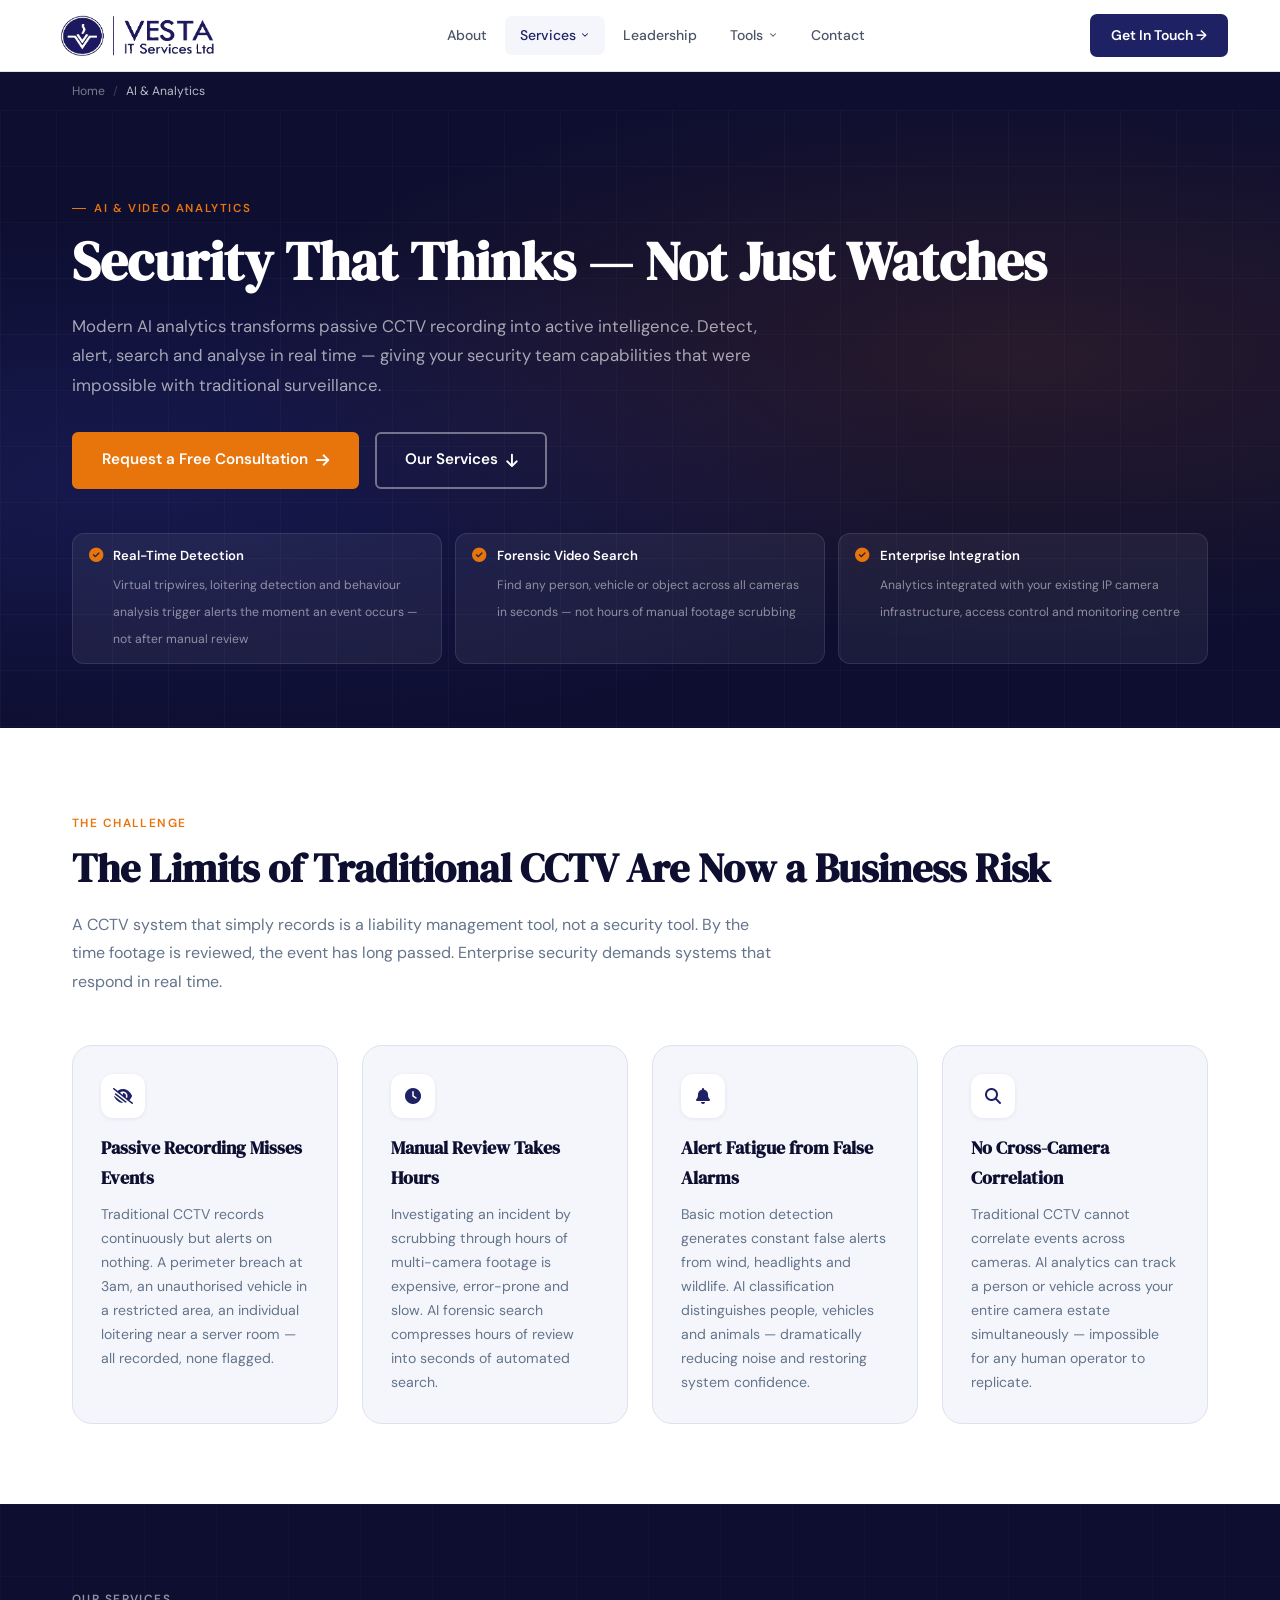
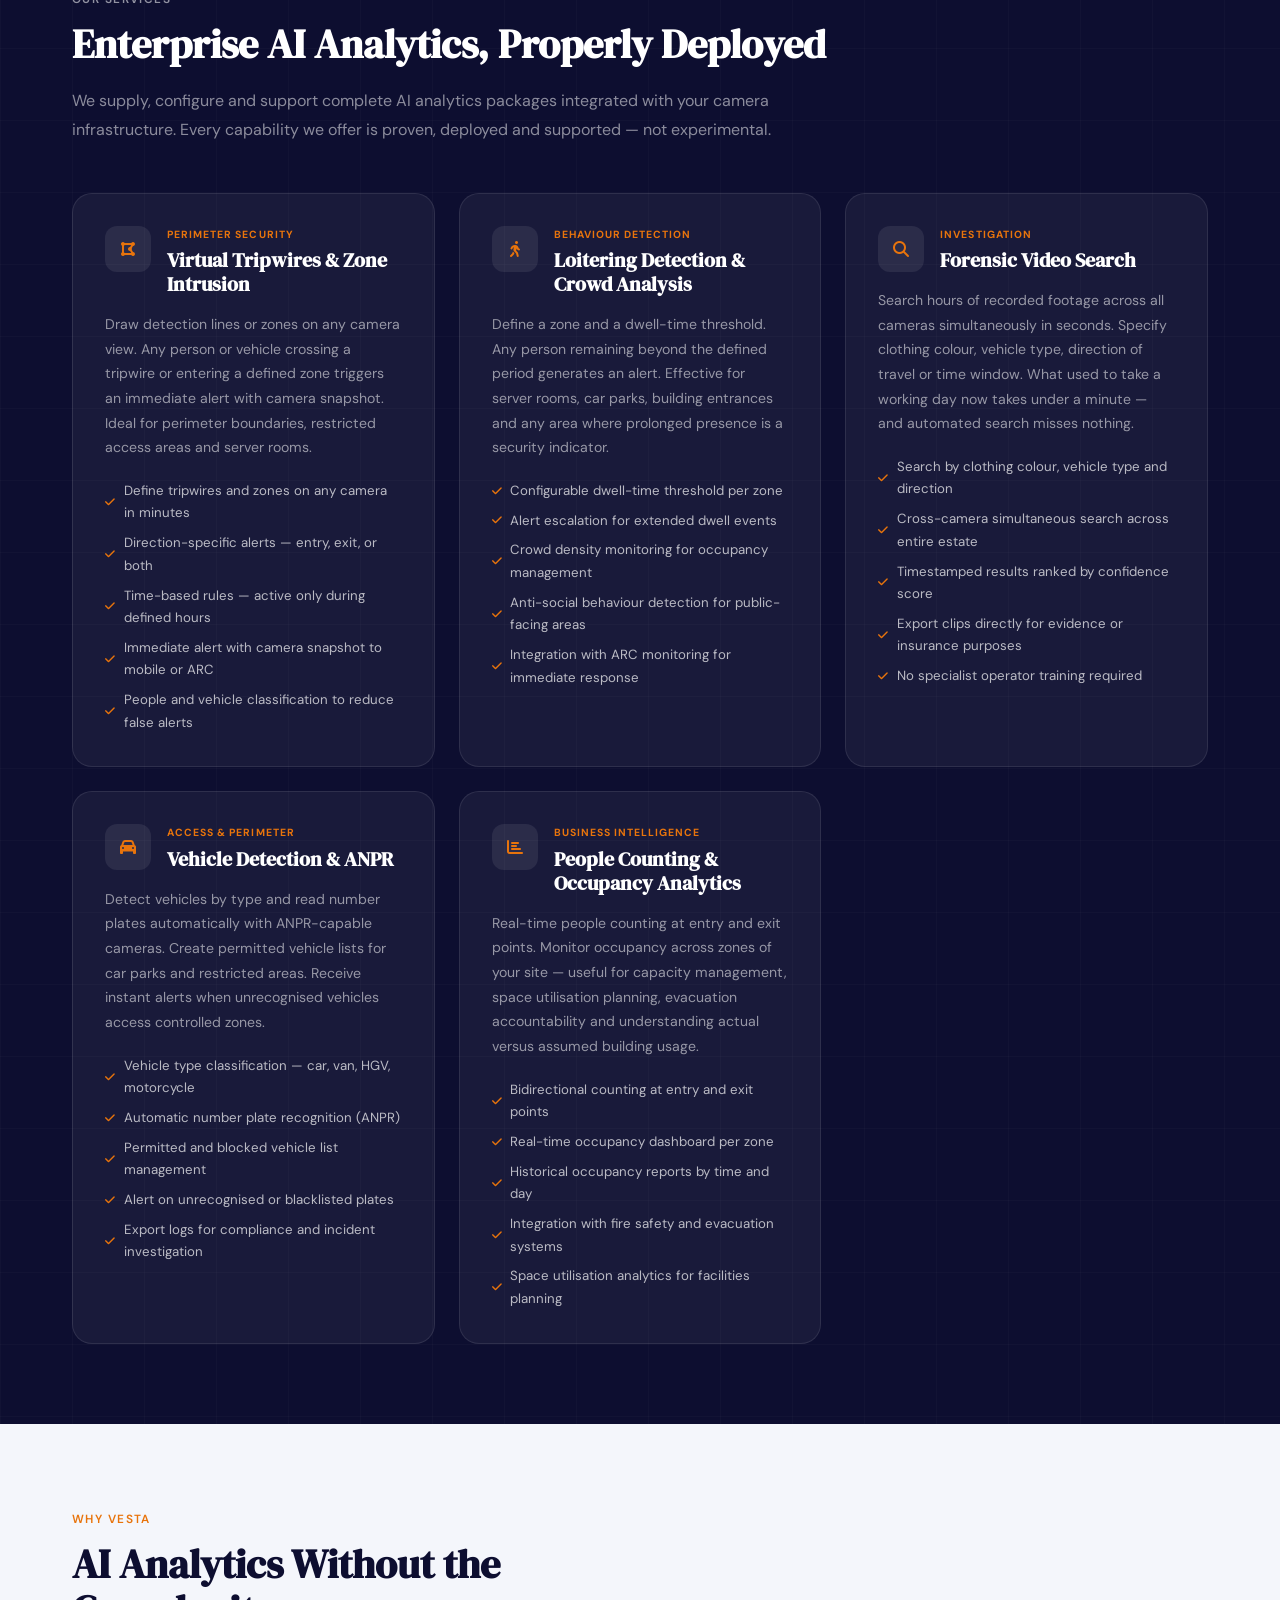
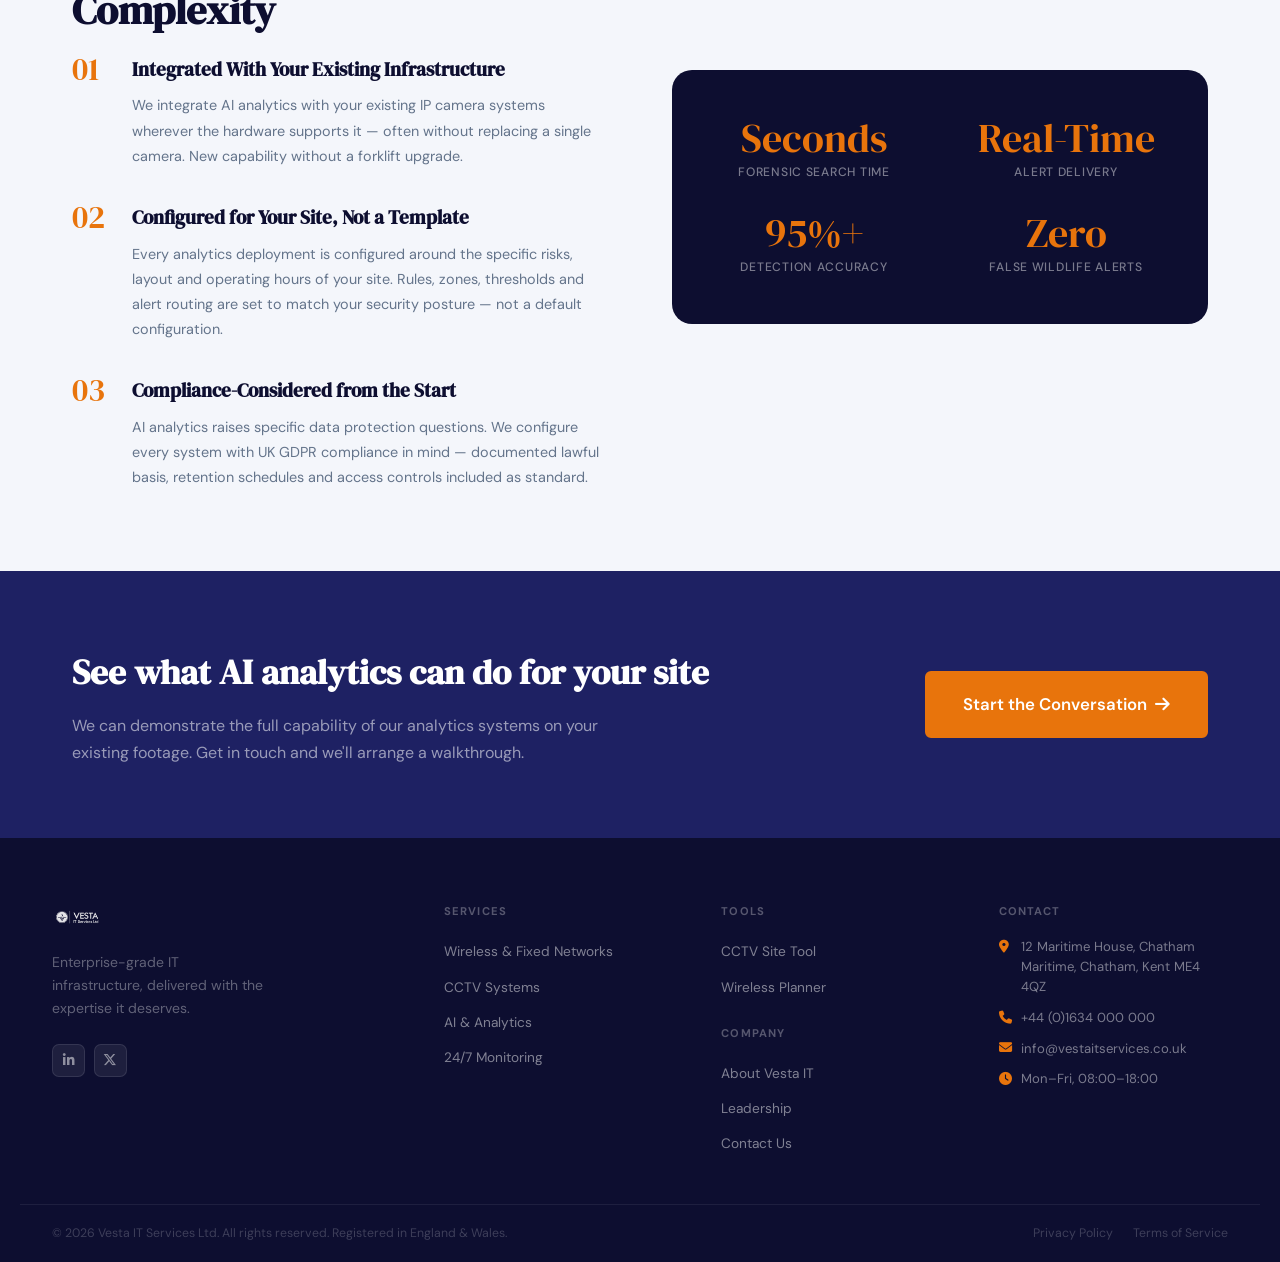
==== commit 6643d2ea: "Update ai-analytics.html" ====
--- a/ai-analytics.html
+++ b/ai-analytics.html
@@ -25,8 +25,8 @@
   --fb:'DM Sans',system-ui,sans-serif;
 }
 *,*::before,*::after{box-sizing:border-box;margin:0;padding:0}
-html{scroll-behavior:smooth}
-body{font-family:var(--fb);color:var(--text);background:var(--white);line-height:1.7;-webkit-font-smoothing:antialiased;overflow-x:hidden}
+html{scroll-behavior:smooth;overflow-x:hidden}
+body{font-family:var(--fb);color:var(--text);background:var(--white);line-height:1.7;-webkit-font-smoothing:antialiased;}
 img{display:block;max-width:100%}a{text-decoration:none;color:inherit}ul{list-style:none}address{font-style:normal}
 .container{width:100%;max-width:1200px;margin:0 auto;padding:0 2rem}
 .btn{display:inline-flex;align-items:center;gap:.5rem;padding:.85rem 1.75rem;border-radius:var(--rsm);font-family:var(--fb);font-size:.95rem;font-weight:600;cursor:pointer;border:2px solid transparent;transition:var(--tr);white-space:nowrap}
@@ -120,7 +120,7 @@
 </style>
 </head>
 <body>
-<div id="vesta-header" role="banner"></div>
+<div id="vesta-header"></div>
 
 <div class="breadcrumb">
   <div class="container bc-inner">
@@ -150,7 +150,7 @@
     <span class="stag reveal">The Challenge</span>
     <h2 class="sec-h2 reveal" id="chal-title">The Limits of Traditional CCTV Are Now a Business Risk</h2>
     <p class="sec-intro reveal">A CCTV system that simply records is a liability management tool, not a security tool. By the time footage is reviewed, the event has long passed. Enterprise security demands systems that respond in real time.</p>
-    <div class="chal-grid"><div class="chal-card reveal rd1"><div class="chal-icon"><i class="fa-solid fa-eye-slash" aria-hidden="true"></i></div><h3>Passive Recording Misses Events</h3><p>Traditional CCTV records continuously but alerts on nothing. A perimeter breach at 3am, an unauthorised vehicle in a restricted area, an individual loitering near a server room — all recorded, none flagged.</p></div><div class="chal-card reveal rd2"><div class="chal-icon"><i class="fa-solid fa-clock" aria-hidden="true"></i></div><h3>Manual Review Takes Hours</h3><p>Investigating an incident by scrubbing through hours of multi-camera footage is expensive, error-prone and slow. AI forensic search compresses hours of review into seconds of automated search.</p></div><div class="chal-card reveal rd3"><div class="chal-icon"><i class="fa-solid fa-bell-slash" aria-hidden="true"></i></div><h3>Alert Fatigue from False Alarms</h3><p>Basic motion detection generates constant false alerts from wind, headlights and wildlife. AI classification distinguishes people, vehicles and animals — dramatically reducing noise and restoring system confidence.</p></div><div class="chal-card reveal rd1"><div class="chal-icon"><i class="fa-solid fa-magnifying-glass-minus" aria-hidden="true"></i></div><h3>No Cross-Camera Correlation</h3><p>Traditional CCTV cannot correlate events across cameras. AI analytics can track a person or vehicle across your entire camera estate simultaneously — impossible for any human operator to replicate.</p></div></div>
+    <div class="chal-grid"><div class="chal-card reveal rd1"><div class="chal-icon"><i class="fa-solid fa-eye-low-vision" aria-hidden="true"></i></div><h3>Passive Recording Misses Events</h3><p>Traditional CCTV records continuously but alerts on nothing. A perimeter breach at 3am, an unauthorised vehicle in a restricted area, an individual loitering near a server room — all recorded, none flagged.</p></div><div class="chal-card reveal rd2"><div class="chal-icon"><i class="fa-solid fa-clock" aria-hidden="true"></i></div><h3>Manual Review Takes Hours</h3><p>Investigating an incident by scrubbing through hours of multi-camera footage is expensive, error-prone and slow. AI forensic search compresses hours of review into seconds of automated search.</p></div><div class="chal-card reveal rd3"><div class="chal-icon"><i class="fa-solid fa-bell" aria-hidden="true"></i></div><h3>Alert Fatigue from False Alarms</h3><p>Basic motion detection generates constant false alerts from wind, headlights and wildlife. AI classification distinguishes people, vehicles and animals — dramatically reducing noise and restoring system confidence.</p></div><div class="chal-card reveal rd1"><div class="chal-icon"><i class="fa-solid fa-magnifying-glass" aria-hidden="true"></i></div><h3>No Cross-Camera Correlation</h3><p>Traditional CCTV cannot correlate events across cameras. AI analytics can track a person or vehicle across your entire camera estate simultaneously — impossible for any human operator to replicate.</p></div></div>
   </div>
 </section>
 
@@ -160,7 +160,7 @@
     <span class="stag stag--lt reveal">Our Services</span>
     <h2 class="sec-h2 sec-h2--lt reveal" id="svc-title">Enterprise AI Analytics, Properly Deployed</h2>
     <p class="sec-intro sec-intro--lt reveal">We supply, configure and support complete AI analytics packages integrated with your camera infrastructure. Every capability we offer is proven, deployed and supported — not experimental.</p>
-    <div class="svc-blocks"><div class="svc-block reveal"><div class="svc-block-head"><div class="svc-block-icon"><i class="fa-solid fa-vector-square" aria-hidden="true"></i></div><div><div class="svc-block-tag">Perimeter Security</div><h3 class="svc-block-title">Virtual Tripwires &amp; Zone Intrusion</h3></div></div><p class="svc-block-desc">Draw detection lines or zones on any camera view. Any person or vehicle crossing a tripwire or entering a defined zone triggers an immediate alert with camera snapshot. Ideal for perimeter boundaries, restricted access areas and server rooms.</p><ul class="svc-block-feats"><li><i class="fa-solid fa-check" aria-hidden="true"></i>Define tripwires and zones on any camera in minutes</li><li><i class="fa-solid fa-check" aria-hidden="true"></i>Direction-specific alerts — entry, exit, or both</li><li><i class="fa-solid fa-check" aria-hidden="true"></i>Time-based rules — active only during defined hours</li><li><i class="fa-solid fa-check" aria-hidden="true"></i>Immediate alert with camera snapshot to mobile or ARC</li><li><i class="fa-solid fa-check" aria-hidden="true"></i>People and vehicle classification to reduce false alerts</li></ul></div><div class="svc-block reveal"><div class="svc-block-head"><div class="svc-block-icon"><i class="fa-solid fa-person-walking" aria-hidden="true"></i></div><div><div class="svc-block-tag">Behaviour Detection</div><h3 class="svc-block-title">Loitering Detection &amp; Crowd Analysis</h3></div></div><p class="svc-block-desc">Define a zone and a dwell-time threshold. Any person remaining beyond the defined period generates an alert. Effective for server rooms, car parks, building entrances and any area where prolonged presence is a security indicator.</p><ul class="svc-block-feats"><li><i class="fa-solid fa-check" aria-hidden="true"></i>Configurable dwell-time threshold per zone</li><li><i class="fa-solid fa-check" aria-hidden="true"></i>Alert escalation for extended dwell events</li><li><i class="fa-solid fa-check" aria-hidden="true"></i>Crowd density monitoring for occupancy management</li><li><i class="fa-solid fa-check" aria-hidden="true"></i>Anti-social behaviour detection for public-facing areas</li><li><i class="fa-solid fa-check" aria-hidden="true"></i>Integration with ARC monitoring for immediate response</li></ul></div><div class="svc-block reveal"><div class="svc-block-head"><div class="svc-block-icon"><i class="fa-solid fa-magnifying-glass" aria-hidden="true"></i></div><div><div class="svc-block-tag">Investigation</div><h3 class="svc-block-title">Forensic Video Search</h3></div></div><p class="svc-block-desc">Search hours of recorded footage across all cameras simultaneously in seconds. Specify clothing colour, vehicle type, direction of travel or time window. What used to take a working day now takes under a minute — and automated search misses nothing.</p><ul class="svc-block-feats"><li><i class="fa-solid fa-check" aria-hidden="true"></i>Search by clothing colour, vehicle type and direction</li><li><i class="fa-solid fa-check" aria-hidden="true"></i>Cross-camera simultaneous search across entire estate</li><li><i class="fa-solid fa-check" aria-hidden="true"></i>Timestamped results ranked by confidence score</li><li><i class="fa-solid fa-check" aria-hidden="true"></i>Export clips directly for evidence or insurance purposes</li><li><i class="fa-solid fa-check" aria-hidden="true"></i>No specialist operator training required</li></ul></div><div class="svc-block reveal"><div class="svc-block-head"><div class="svc-block-icon"><i class="fa-solid fa-car" aria-hidden="true"></i></div><div><div class="svc-block-tag">Access &amp; Perimeter</div><h3 class="svc-block-title">Vehicle Detection &amp; ANPR</h3></div></div><p class="svc-block-desc">Detect vehicles by type and read number plates automatically with ANPR-capable cameras. Create permitted vehicle lists for car parks and restricted areas. Receive instant alerts when unrecognised vehicles access controlled zones.</p><ul class="svc-block-feats"><li><i class="fa-solid fa-check" aria-hidden="true"></i>Vehicle type classification — car, van, HGV, motorcycle</li><li><i class="fa-solid fa-check" aria-hidden="true"></i>Automatic number plate recognition (ANPR)</li><li><i class="fa-solid fa-check" aria-hidden="true"></i>Permitted and blocked vehicle list management</li><li><i class="fa-solid fa-check" aria-hidden="true"></i>Alert on unrecognised or blacklisted plates</li><li><i class="fa-solid fa-check" aria-hidden="true"></i>Export logs for compliance and incident investigation</li></ul></div><div class="svc-block reveal"><div class="svc-block-head"><div class="svc-block-icon"><i class="fa-solid fa-chart-bar" aria-hidden="true"></i></div><div><div class="svc-block-tag">Business Intelligence</div><h3 class="svc-block-title">People Counting &amp; Occupancy Analytics</h3></div></div><p class="svc-block-desc">Real-time people counting at entry and exit points. Monitor occupancy across zones of your site — useful for capacity management, space utilisation planning, evacuation accountability and understanding actual versus assumed building usage.</p><ul class="svc-block-feats"><li><i class="fa-solid fa-check" aria-hidden="true"></i>Bidirectional counting at entry and exit points</li><li><i class="fa-solid fa-check" aria-hidden="true"></i>Real-time occupancy dashboard per zone</li><li><i class="fa-solid fa-check" aria-hidden="true"></i>Historical occupancy reports by time and day</li><li><i class="fa-solid fa-check" aria-hidden="true"></i>Integration with fire safety and evacuation systems</li><li><i class="fa-solid fa-check" aria-hidden="true"></i>Space utilisation analytics for facilities planning</li></ul></div></div>
+    <div class="svc-blocks"><div class="svc-block reveal"><div class="svc-block-head"><div class="svc-block-icon"><i class="fa-solid fa-draw-polygon" aria-hidden="true"></i></div><div><div class="svc-block-tag">Perimeter Security</div><h3 class="svc-block-title">Virtual Tripwires &amp; Zone Intrusion</h3></div></div><p class="svc-block-desc">Draw detection lines or zones on any camera view. Any person or vehicle crossing a tripwire or entering a defined zone triggers an immediate alert with camera snapshot. Ideal for perimeter boundaries, restricted access areas and server rooms.</p><ul class="svc-block-feats"><li><i class="fa-solid fa-check" aria-hidden="true"></i>Define tripwires and zones on any camera in minutes</li><li><i class="fa-solid fa-check" aria-hidden="true"></i>Direction-specific alerts — entry, exit, or both</li><li><i class="fa-solid fa-check" aria-hidden="true"></i>Time-based rules — active only during defined hours</li><li><i class="fa-solid fa-check" aria-hidden="true"></i>Immediate alert with camera snapshot to mobile or ARC</li><li><i class="fa-solid fa-check" aria-hidden="true"></i>People and vehicle classification to reduce false alerts</li></ul></div><div class="svc-block reveal"><div class="svc-block-head"><div class="svc-block-icon"><i class="fa-solid fa-person-walking" aria-hidden="true"></i></div><div><div class="svc-block-tag">Behaviour Detection</div><h3 class="svc-block-title">Loitering Detection &amp; Crowd Analysis</h3></div></div><p class="svc-block-desc">Define a zone and a dwell-time threshold. Any person remaining beyond the defined period generates an alert. Effective for server rooms, car parks, building entrances and any area where prolonged presence is a security indicator.</p><ul class="svc-block-feats"><li><i class="fa-solid fa-check" aria-hidden="true"></i>Configurable dwell-time threshold per zone</li><li><i class="fa-solid fa-check" aria-hidden="true"></i>Alert escalation for extended dwell events</li><li><i class="fa-solid fa-check" aria-hidden="true"></i>Crowd density monitoring for occupancy management</li><li><i class="fa-solid fa-check" aria-hidden="true"></i>Anti-social behaviour detection for public-facing areas</li><li><i class="fa-solid fa-check" aria-hidden="true"></i>Integration with ARC monitoring for immediate response</li></ul></div><div class="svc-block reveal"><div class="svc-block-head"><div class="svc-block-icon"><i class="fa-solid fa-magnifying-glass" aria-hidden="true"></i></div><div><div class="svc-block-tag">Investigation</div><h3 class="svc-block-title">Forensic Video Search</h3></div></div><p class="svc-block-desc">Search hours of recorded footage across all cameras simultaneously in seconds. Specify clothing colour, vehicle type, direction of travel or time window. What used to take a working day now takes under a minute — and automated search misses nothing.</p><ul class="svc-block-feats"><li><i class="fa-solid fa-check" aria-hidden="true"></i>Search by clothing colour, vehicle type and direction</li><li><i class="fa-solid fa-check" aria-hidden="true"></i>Cross-camera simultaneous search across entire estate</li><li><i class="fa-solid fa-check" aria-hidden="true"></i>Timestamped results ranked by confidence score</li><li><i class="fa-solid fa-check" aria-hidden="true"></i>Export clips directly for evidence or insurance purposes</li><li><i class="fa-solid fa-check" aria-hidden="true"></i>No specialist operator training required</li></ul></div><div class="svc-block reveal"><div class="svc-block-head"><div class="svc-block-icon"><i class="fa-solid fa-car" aria-hidden="true"></i></div><div><div class="svc-block-tag">Access &amp; Perimeter</div><h3 class="svc-block-title">Vehicle Detection &amp; ANPR</h3></div></div><p class="svc-block-desc">Detect vehicles by type and read number plates automatically with ANPR-capable cameras. Create permitted vehicle lists for car parks and restricted areas. Receive instant alerts when unrecognised vehicles access controlled zones.</p><ul class="svc-block-feats"><li><i class="fa-solid fa-check" aria-hidden="true"></i>Vehicle type classification — car, van, HGV, motorcycle</li><li><i class="fa-solid fa-check" aria-hidden="true"></i>Automatic number plate recognition (ANPR)</li><li><i class="fa-solid fa-check" aria-hidden="true"></i>Permitted and blocked vehicle list management</li><li><i class="fa-solid fa-check" aria-hidden="true"></i>Alert on unrecognised or blacklisted plates</li><li><i class="fa-solid fa-check" aria-hidden="true"></i>Export logs for compliance and incident investigation</li></ul></div><div class="svc-block reveal"><div class="svc-block-head"><div class="svc-block-icon"><i class="fa-solid fa-chart-bar" aria-hidden="true"></i></div><div><div class="svc-block-tag">Business Intelligence</div><h3 class="svc-block-title">People Counting &amp; Occupancy Analytics</h3></div></div><p class="svc-block-desc">Real-time people counting at entry and exit points. Monitor occupancy across zones of your site — useful for capacity management, space utilisation planning, evacuation accountability and understanding actual versus assumed building usage.</p><ul class="svc-block-feats"><li><i class="fa-solid fa-check" aria-hidden="true"></i>Bidirectional counting at entry and exit points</li><li><i class="fa-solid fa-check" aria-hidden="true"></i>Real-time occupancy dashboard per zone</li><li><i class="fa-solid fa-check" aria-hidden="true"></i>Historical occupancy reports by time and day</li><li><i class="fa-solid fa-check" aria-hidden="true"></i>Integration with fire safety and evacuation systems</li><li><i class="fa-solid fa-check" aria-hidden="true"></i>Space utilisation analytics for facilities planning</li></ul></div></div>
   </div>
 </section>
 
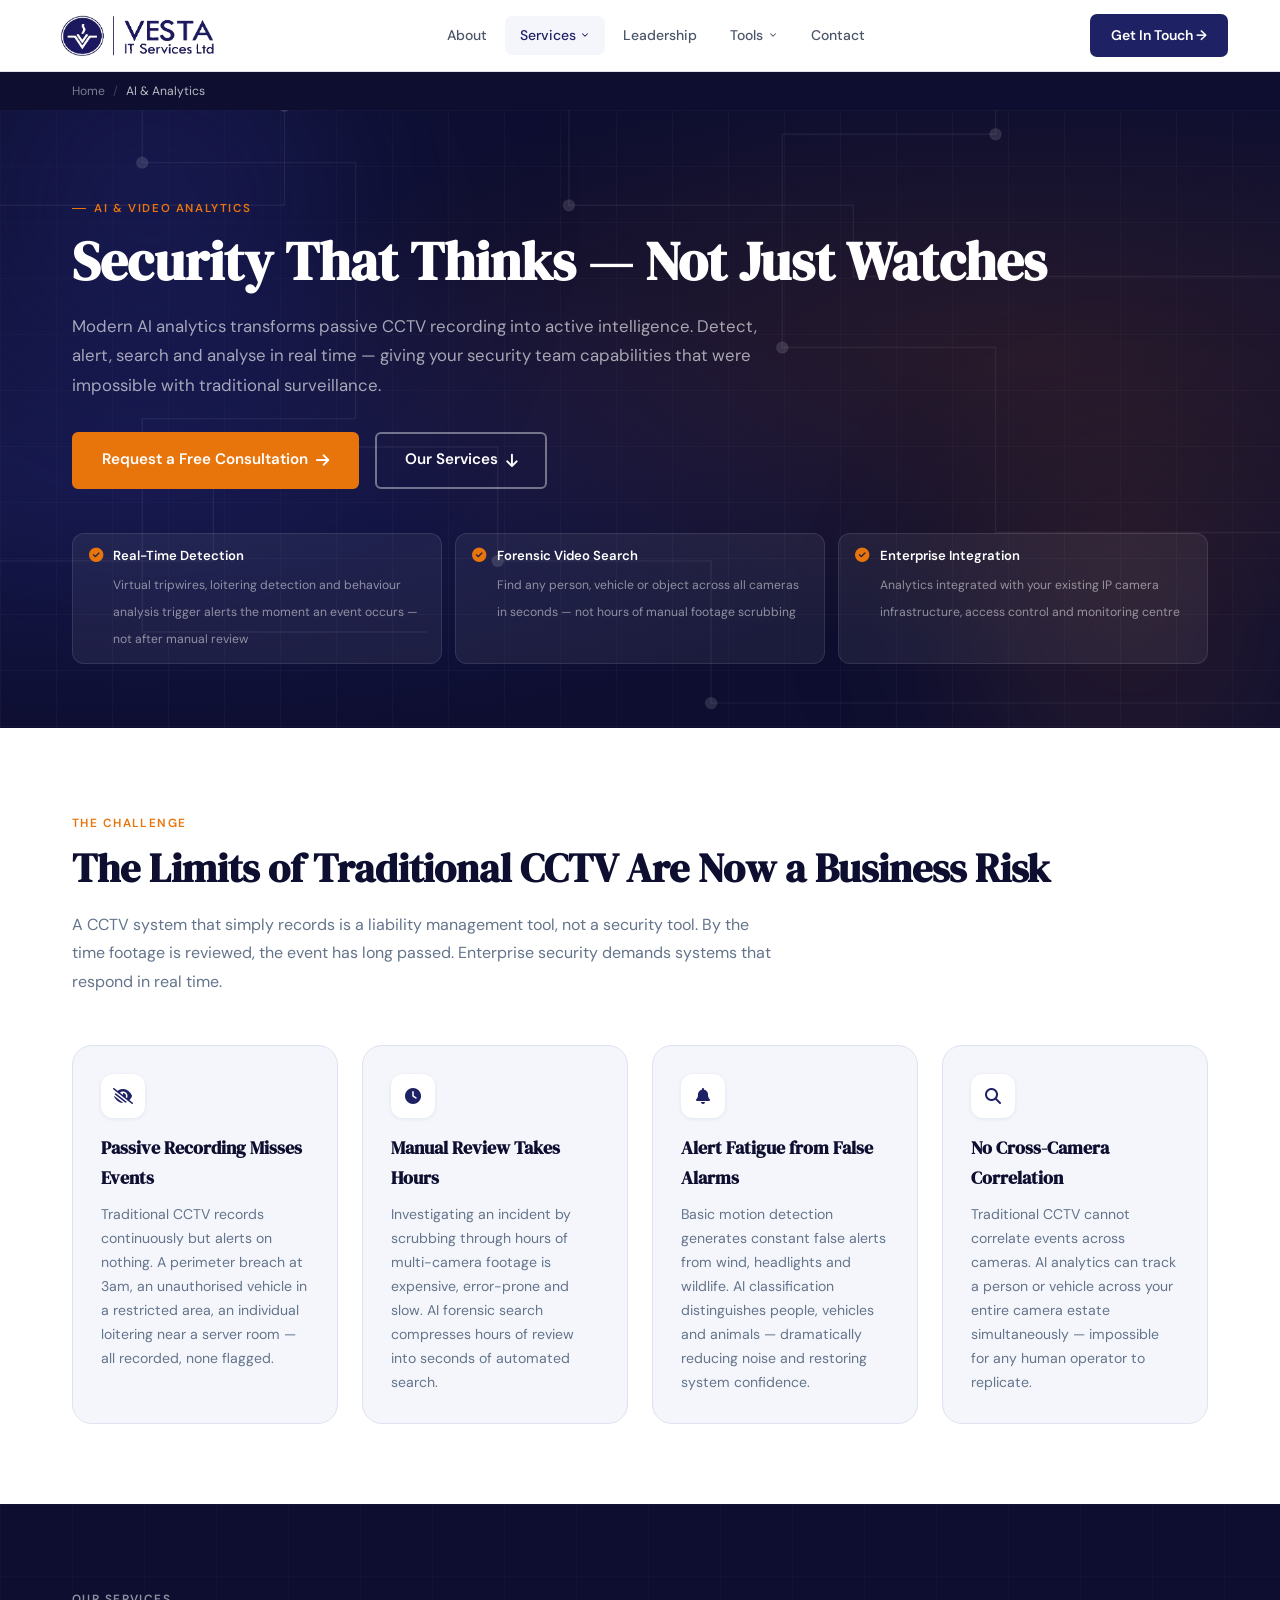
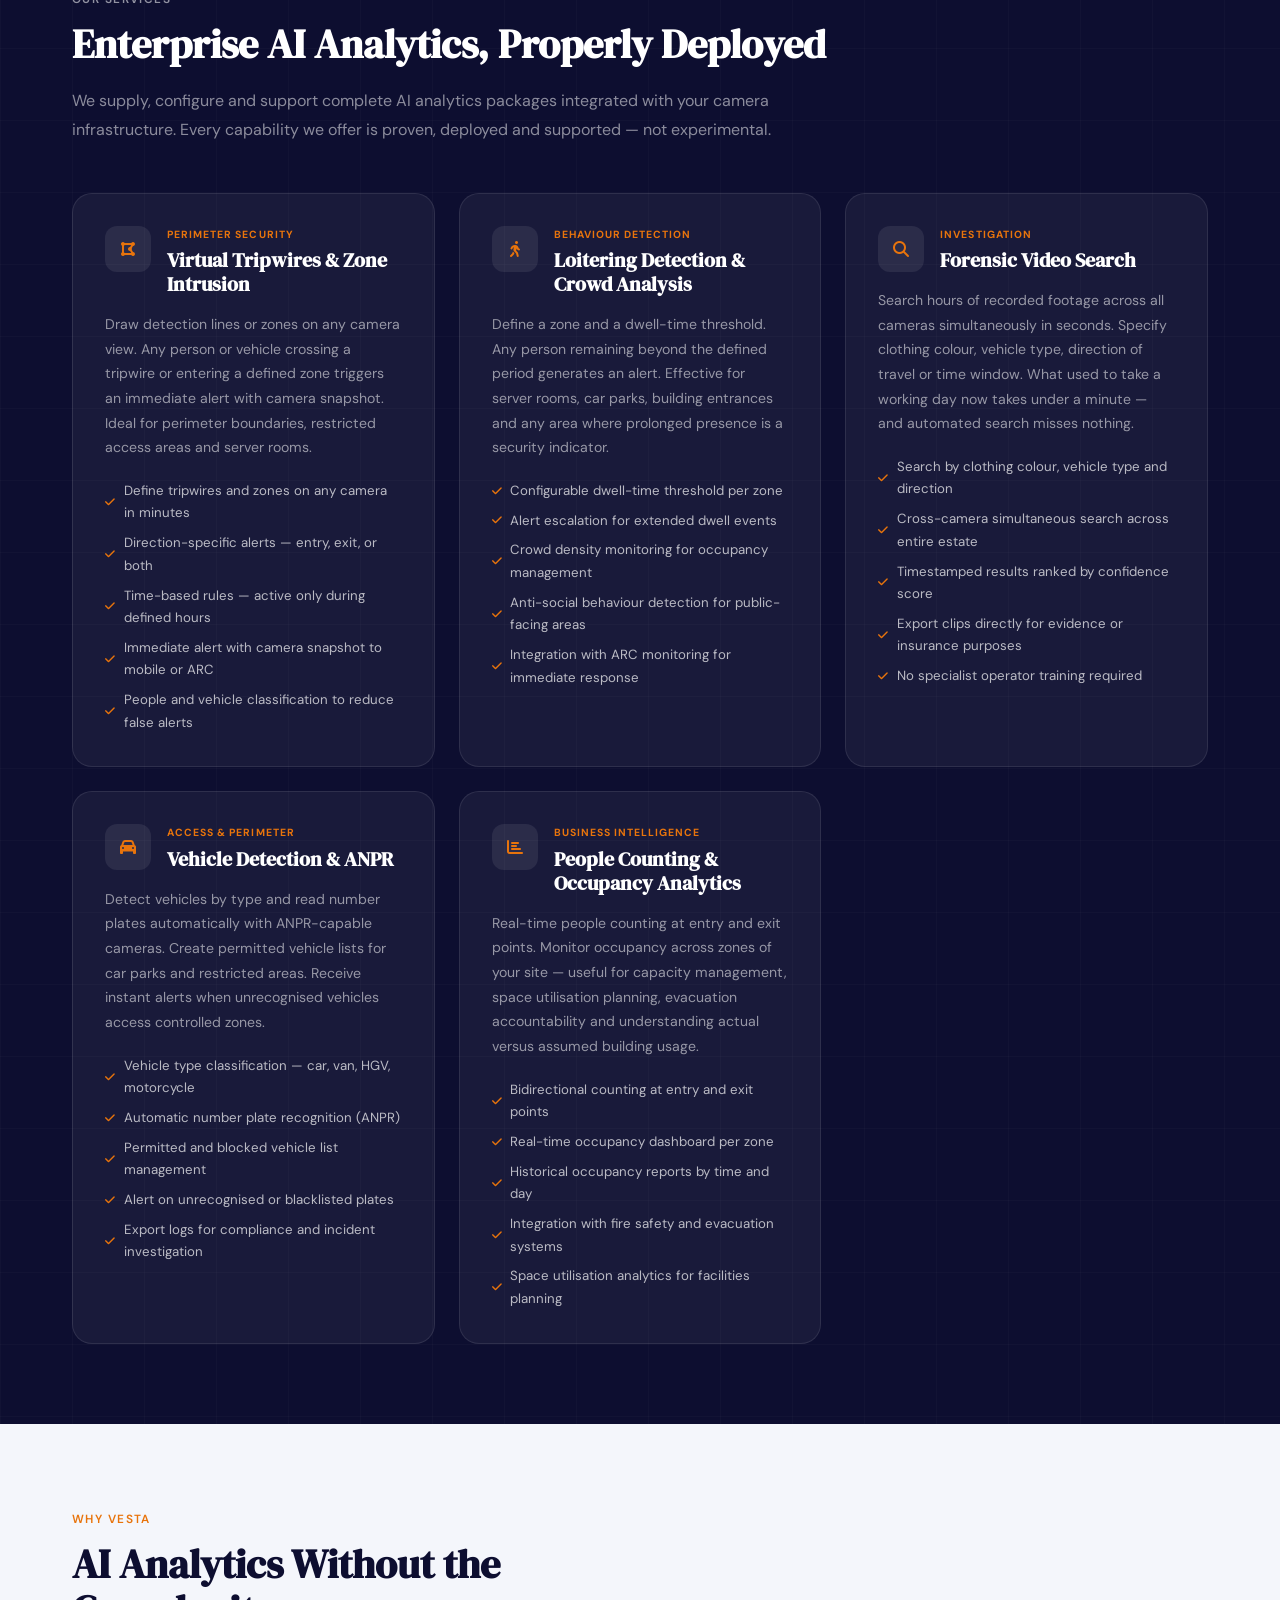
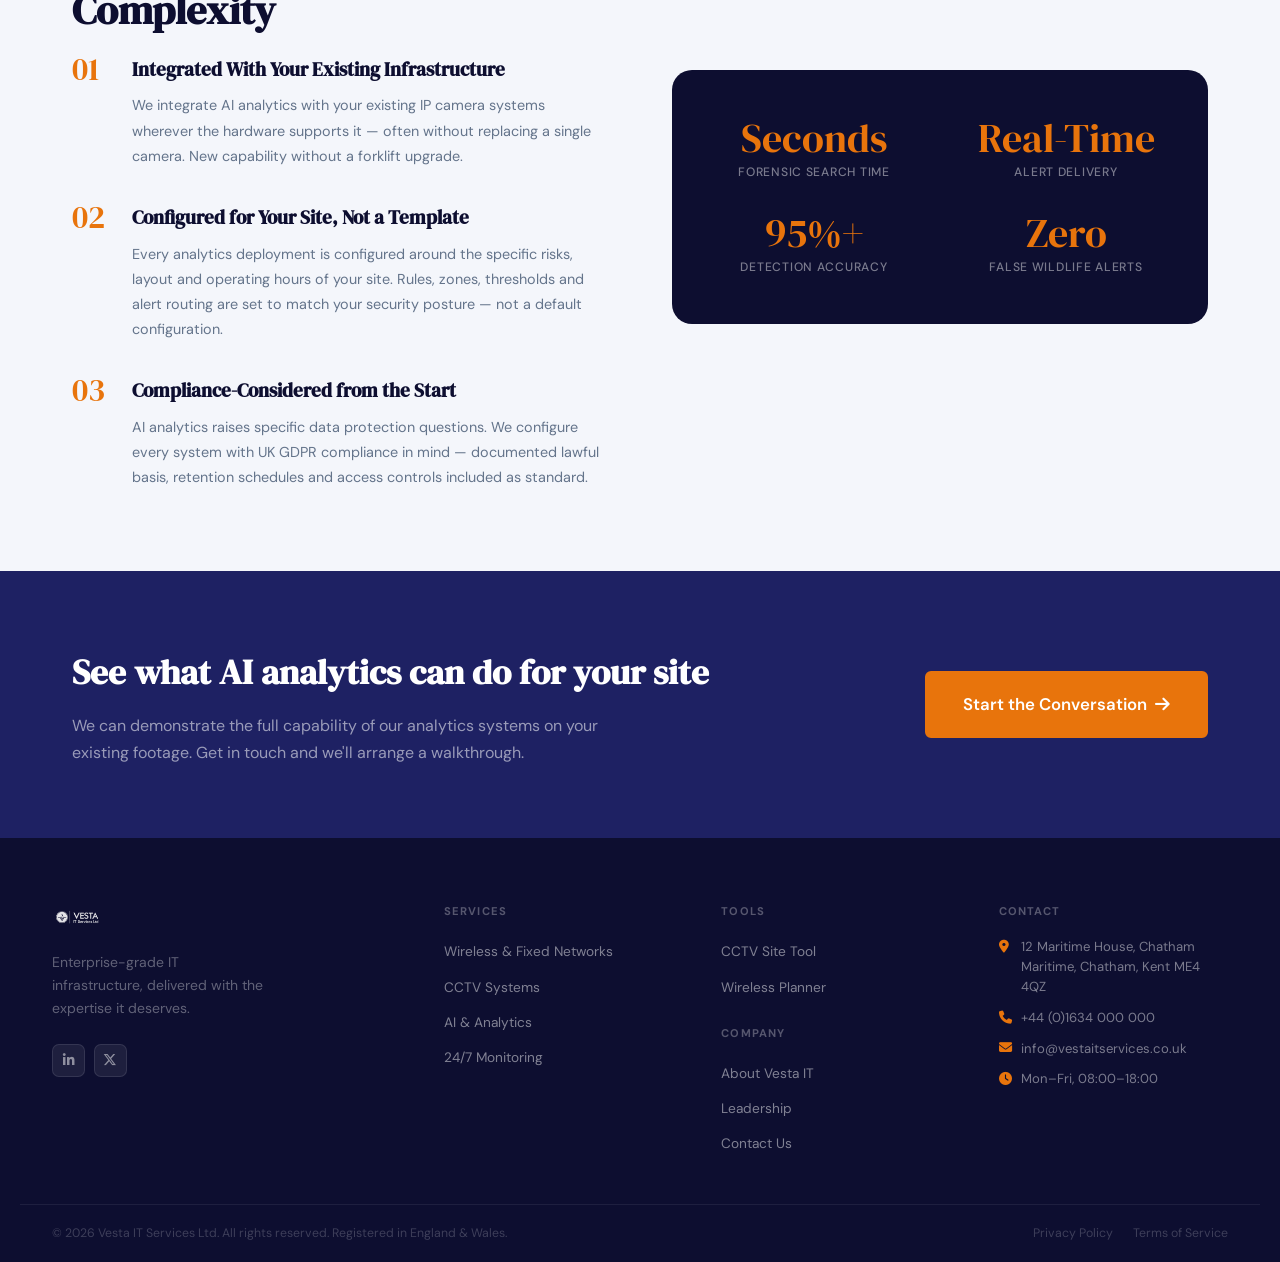
==== commit 9fb58e10: "Update ai-analytics.html" ====
--- a/ai-analytics.html
+++ b/ai-analytics.html
@@ -117,6 +117,12 @@
   .cta-inner .btn{width:100%;justify-content:center}
 }
 @media(max-width:480px){.container{padding:0 1.25rem}.page-hero{padding:4rem 0 3rem}}
+
+/* Hero circuit background (shared with homepage) */
+.page-hero-orb{position:absolute;border-radius:50%;filter:blur(80px);pointer-events:none}
+.page-hero-orb--1{width:600px;height:600px;top:-200px;left:-150px;background:radial-gradient(circle,rgba(30,33,99,.8) 0%,transparent 70%)}
+.page-hero-orb--2{width:500px;height:500px;bottom:-150px;right:-100px;background:radial-gradient(circle,rgba(232,116,12,.15) 0%,transparent 70%)}
+.page-hero-circuit{position:absolute;inset:0;width:100%;height:100%;pointer-events:none}
 </style>
 </head>
 <body>
@@ -133,6 +139,18 @@
 <section class="page-hero" id="top">
   <div class="page-hero-bg" aria-hidden="true"></div>
   <div class="page-hero-grid" aria-hidden="true"></div>
+  <div class="page-hero-orb page-hero-orb--1" aria-hidden="true"></div>
+  <div class="page-hero-orb page-hero-orb--2" aria-hidden="true"></div>
+  <svg class="page-hero-circuit" aria-hidden="true" viewBox="0 0 900 600" xmlns="http://www.w3.org/2000/svg" preserveAspectRatio="xMidYMid slice">
+    <g stroke="rgba(255,255,255,0.06)" fill="none" stroke-width="1">
+      <path d="M0 150 H200 V80 H400 V150 H600 V200 H900"/><path d="M100 0 V120 H250 V300 H100 V450 H300"/>
+      <path d="M700 0 V100 H550 V250 H700 V380 H900"/><path d="M0 400 H150 V320 H350 V400 H500 V500 H900"/>
+      <circle cx="200" cy="80" r="4" fill="rgba(255,255,255,0.12)"/><circle cx="400" cy="150" r="4" fill="rgba(255,255,255,0.12)"/>
+      <circle cx="550" cy="250" r="4" fill="rgba(255,255,255,0.12)"/><circle cx="350" cy="400" r="4" fill="rgba(255,255,255,0.12)"/>
+      <circle cx="150" cy="320" r="4" fill="rgba(255,255,255,0.12)"/><circle cx="700" cy="100" r="4" fill="rgba(255,255,255,0.12)"/>
+      <circle cx="500" cy="500" r="4" fill="rgba(255,255,255,0.12)"/><circle cx="100" cy="120" r="4" fill="rgba(255,255,255,0.12)"/>
+    </g>
+  </svg>
   <div class="container page-hero-c">
     <div class="hero-tag">AI &amp; Video Analytics</div>
     <h1>Security That Thinks — Not Just Watches</h1>
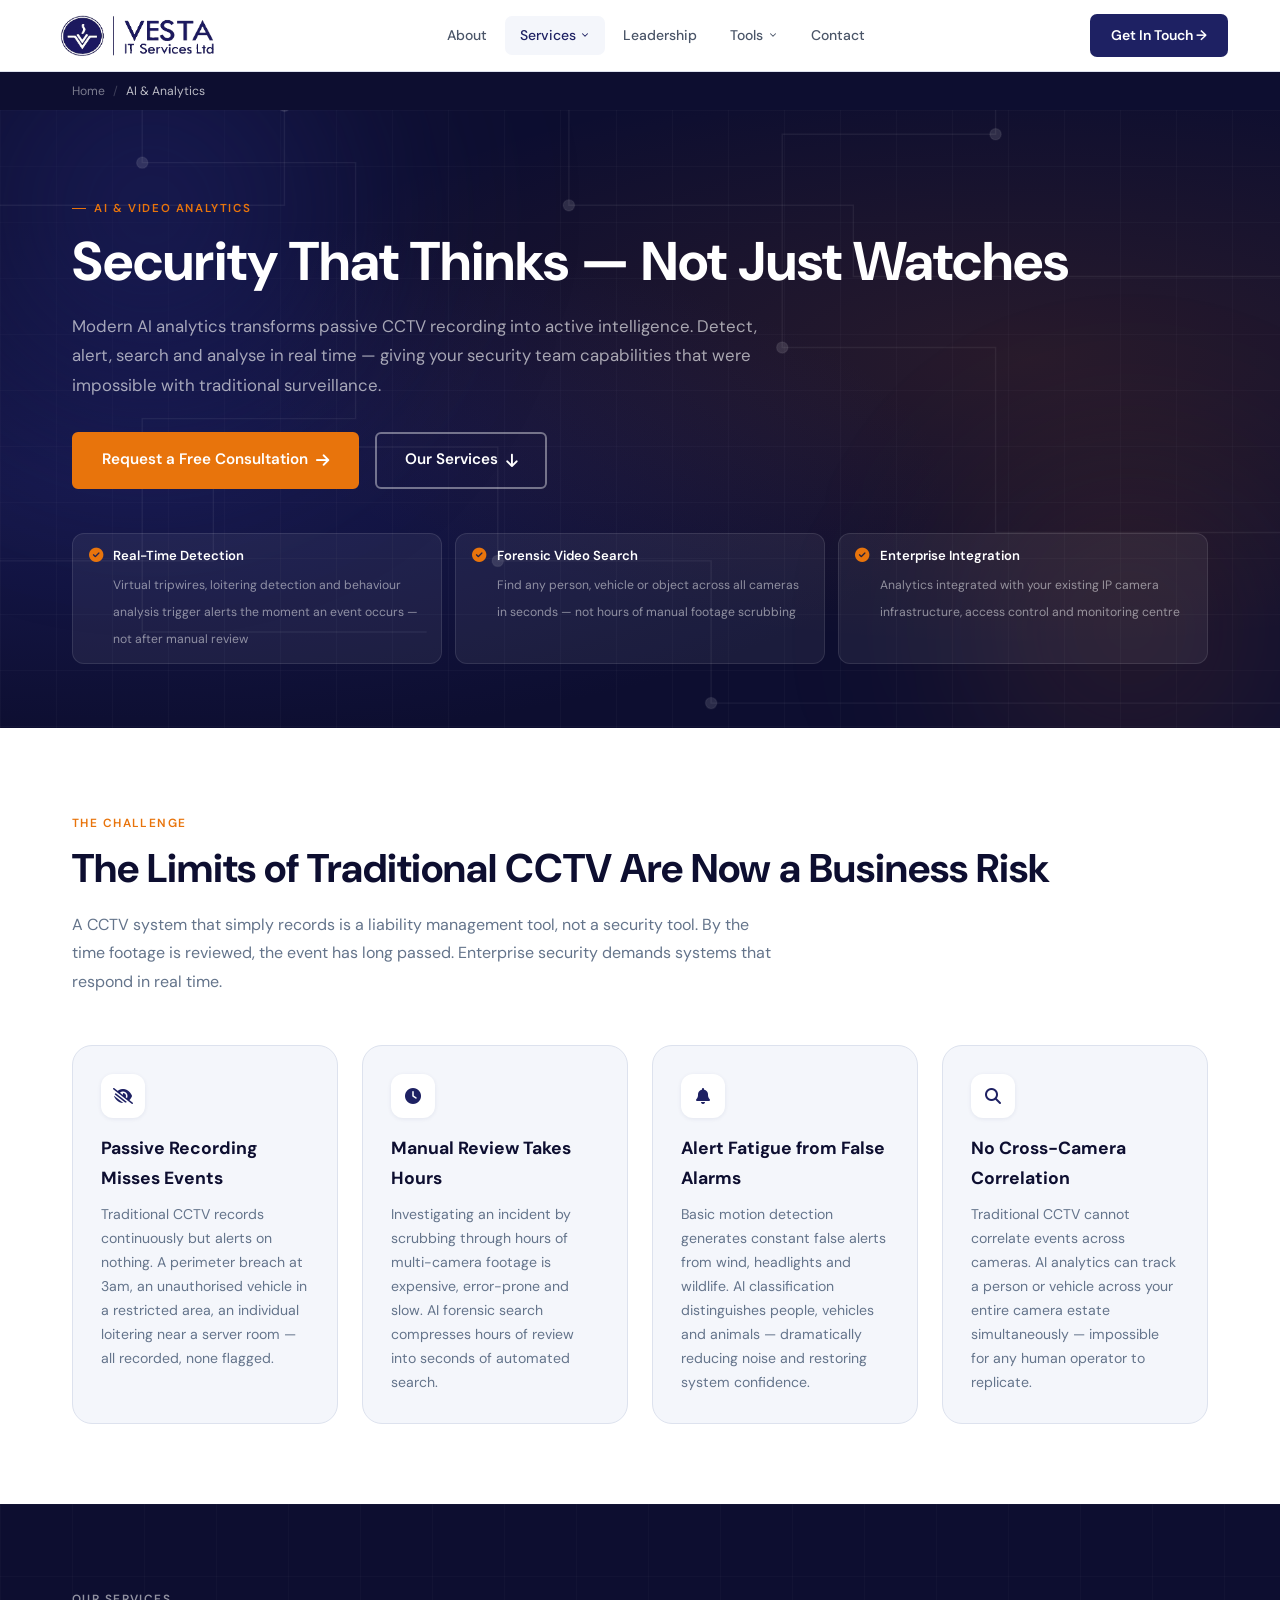
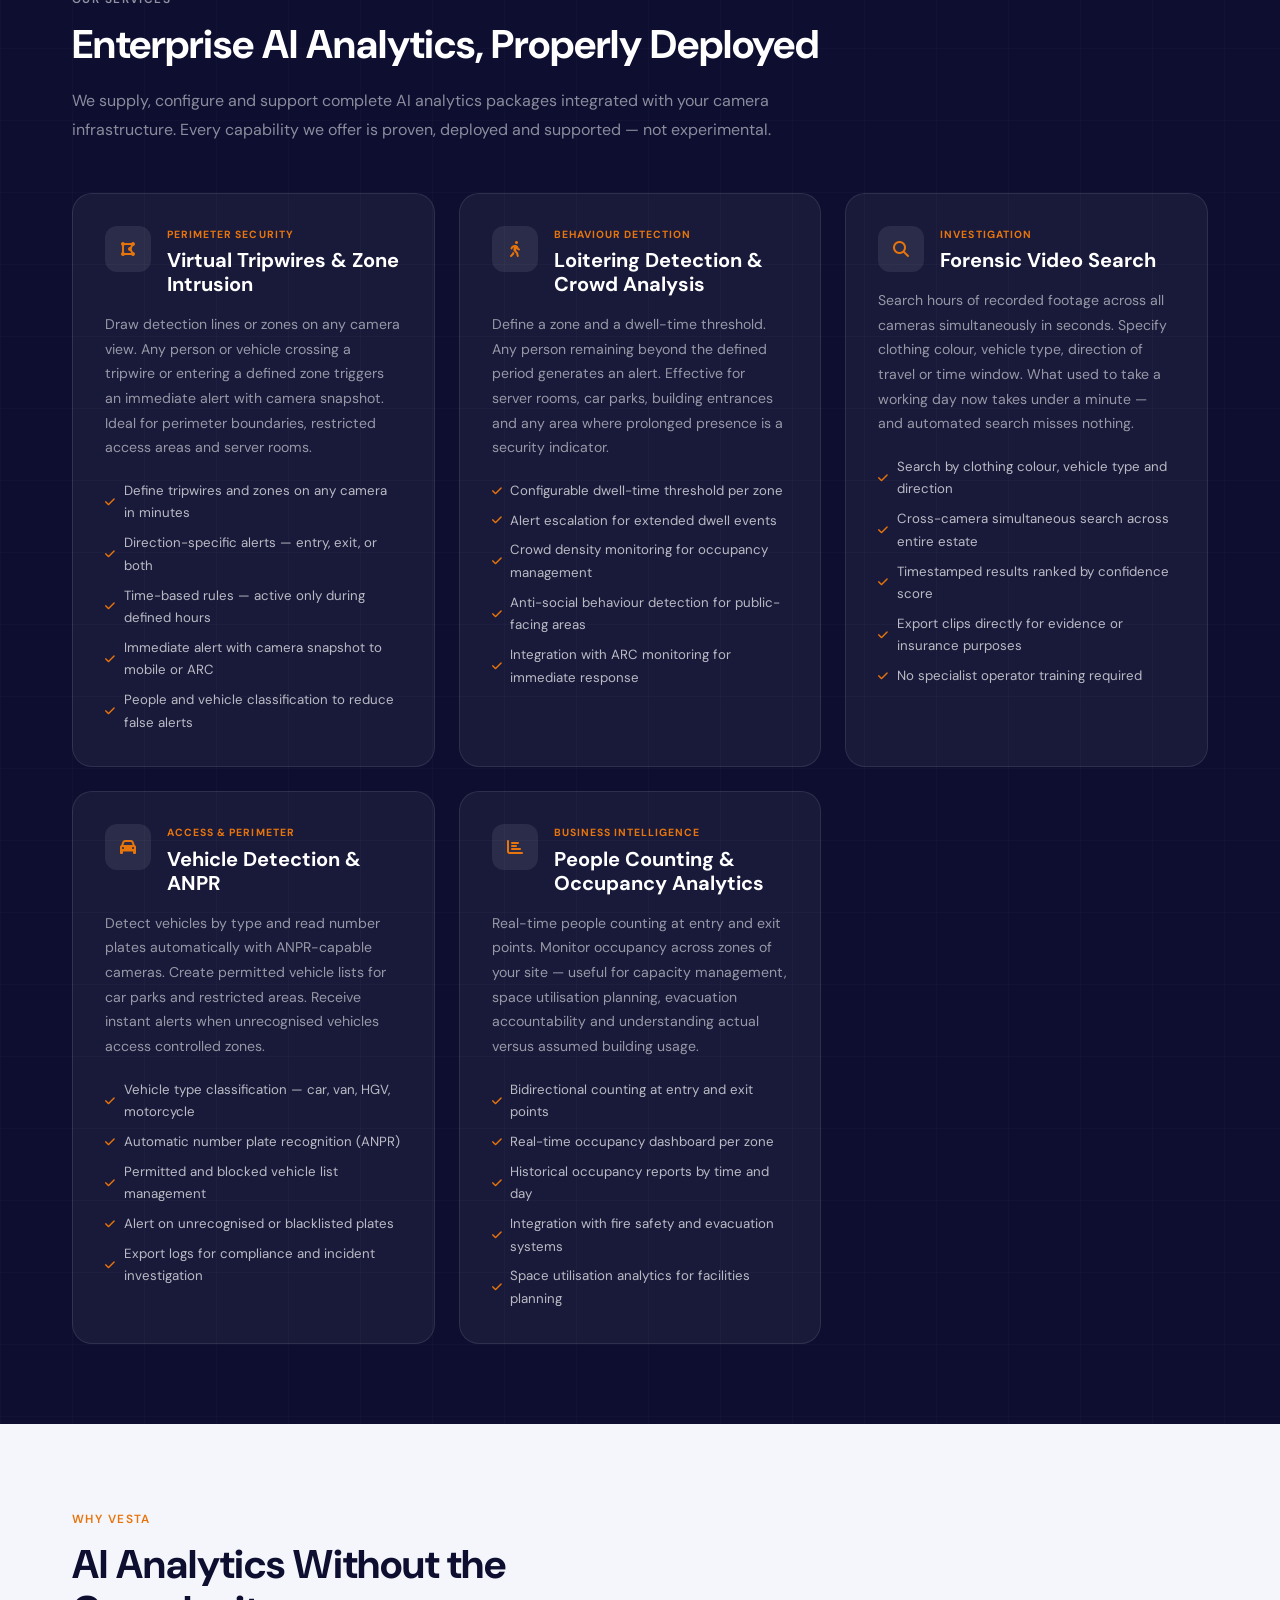
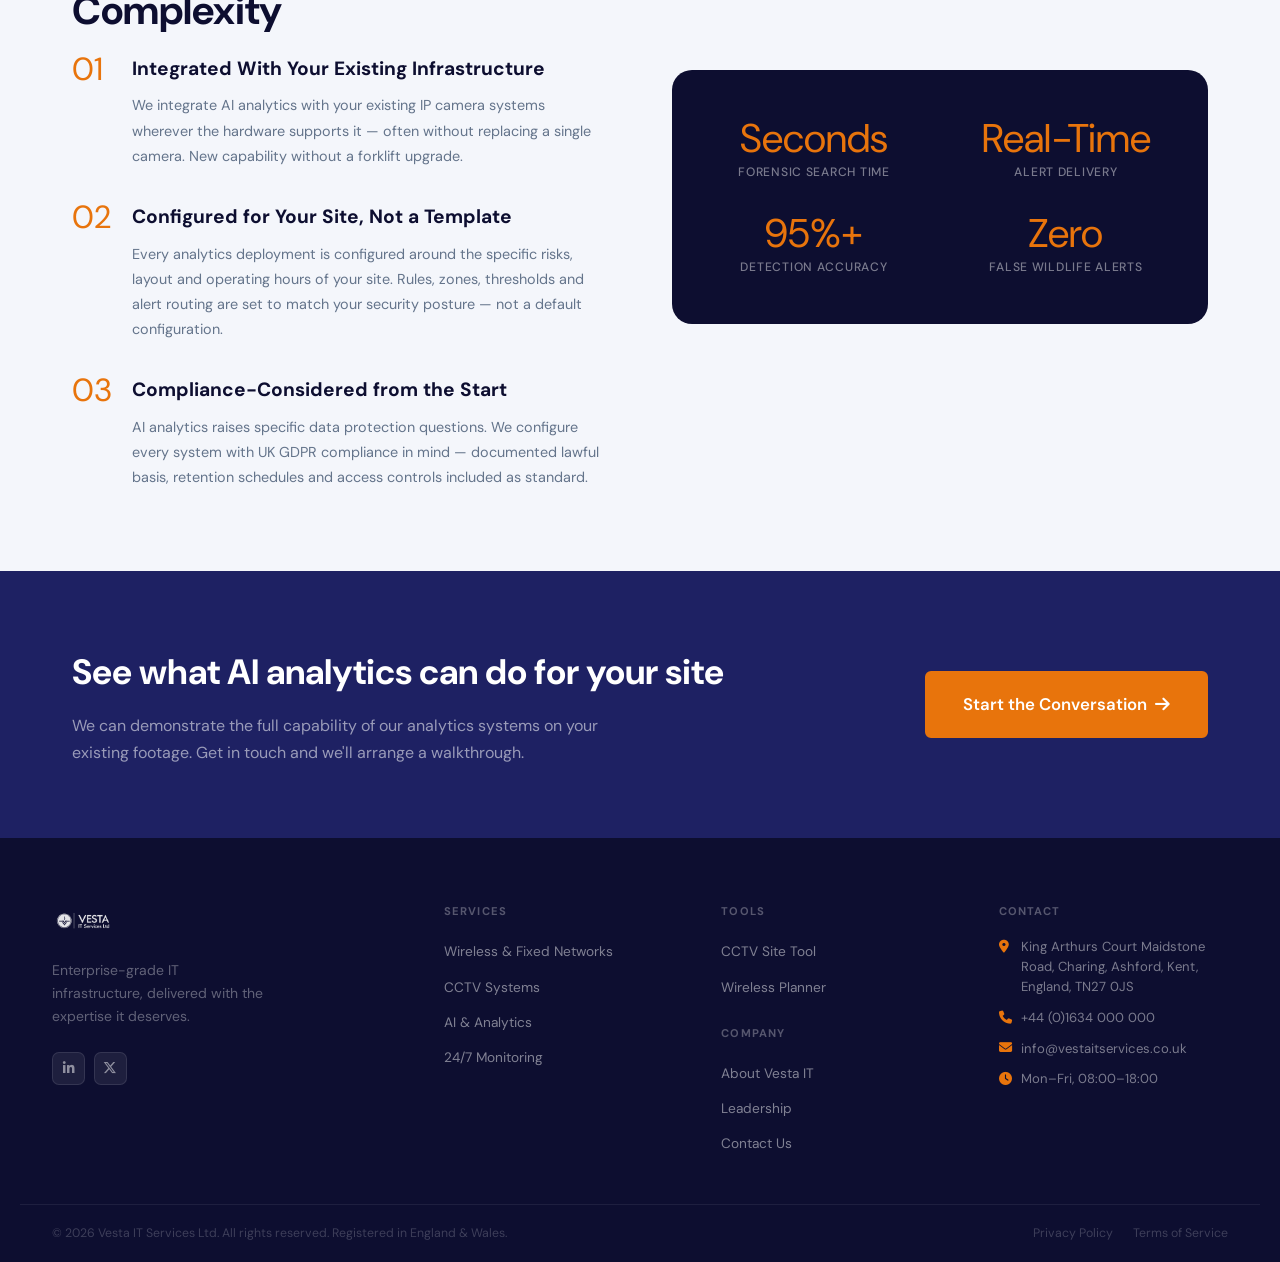
==== commit eda14469: "Update ai-analytics.html" ====
--- a/ai-analytics.html
+++ b/ai-analytics.html
@@ -7,7 +7,7 @@
 <meta name="description" content="AI-powered video analytics for enterprise security. Virtual tripwires, forensic video search, behaviour detection and automated alerting — integrated with your existing CCTV infrastructure."/>
   <link rel="preconnect" href="https://fonts.googleapis.com"/>
   <link rel="preconnect" href="https://fonts.gstatic.com" crossorigin/>
-  <link href="https://fonts.googleapis.com/css2?family=DM+Sans:opsz,wght@9..40,300;9..40,400;9..40,500;9..40,600;9..40,700&family=DM+Serif+Display:ital@0;1&display=swap" rel="stylesheet"/>
+  <link href="https://fonts.googleapis.com/css2?family=DM+Sans:opsz,wght@9..40,300;9..40,400;9..40,500;9..40,600;9..40,700&display=swap" rel="stylesheet"/>
   <link rel="stylesheet" href="https://cdnjs.cloudflare.com/ajax/libs/font-awesome/6.5.0/css/all.min.css" crossorigin="anonymous"/>
   <script src="vesta.js" defer></script>
 <style>
@@ -21,7 +21,7 @@
   --shadow-md:0 4px 20px rgba(30,33,99,.12);
   --shadow-lg:0 12px 40px rgba(30,33,99,.16);
   --tr:.25s cubic-bezier(.4,0,.2,1);
-  --fd:'DM Serif Display',Georgia,serif;
+  --fd:'DM Sans',system-ui,sans-serif;
   --fb:'DM Sans',system-ui,sans-serif;
 }
 *,*::before,*::after{box-sizing:border-box;margin:0;padding:0}
